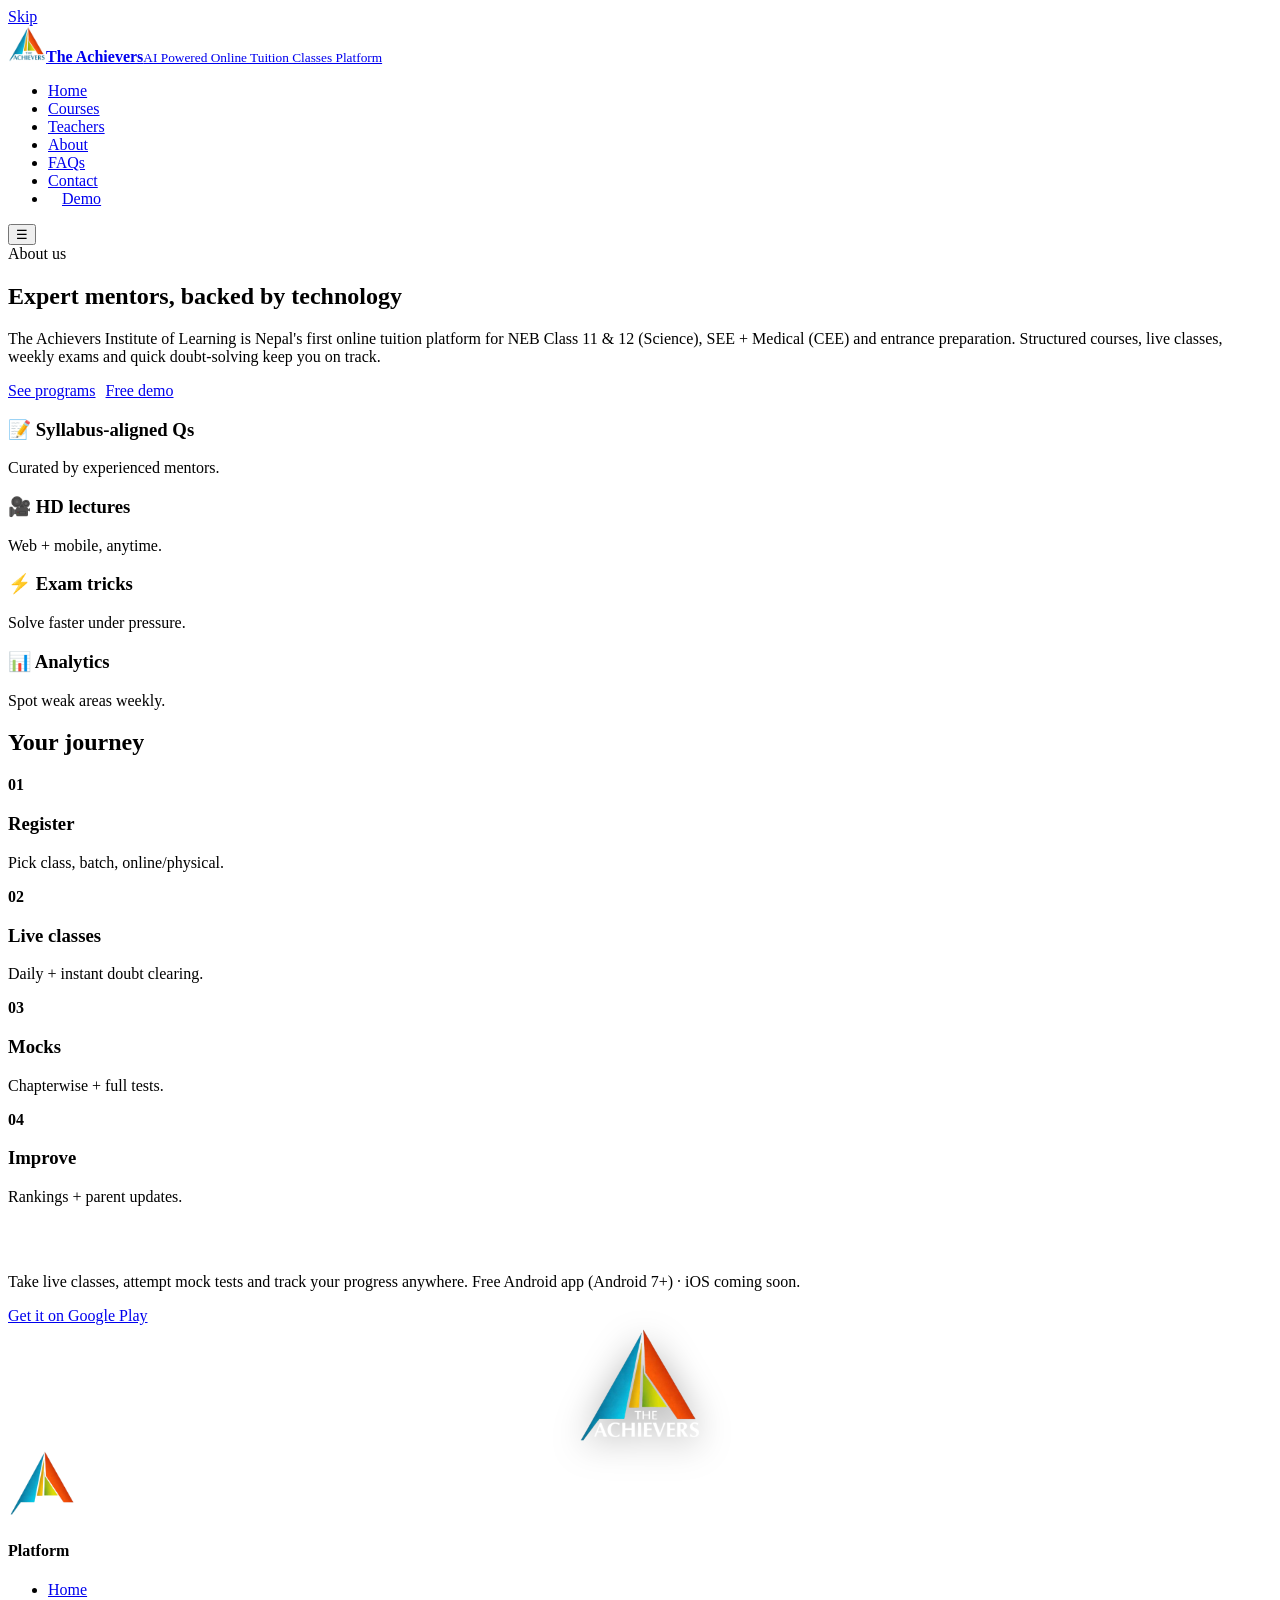
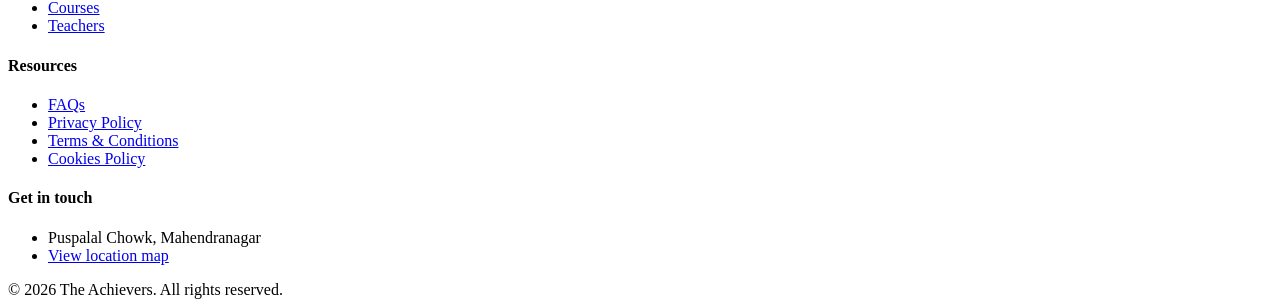
==== about.html @ b1898d11 "Revert last 2 commits (polish layer + stylesheet/icon/teacher/social fixes) — back to efb2176 state" ====
<!doctype html><html lang="en"><head><meta charset="utf-8"><meta name="viewport" content="width=device-width,initial-scale=1">
<title>About — The Achievers Institute of Learning</title><meta name="description" content="About The Achievers: online tuition for NEB 11 & 12 + CEE, expert mentors backed by technology."><link rel="icon" href="assets/logo-mark.png">
<link rel="preconnect" href="https://fonts.googleapis.com"><link href="https://fonts.googleapis.com/css2?family=Inter:wght@400;600;700;800&display=swap" rel="stylesheet"></head>
<body><a class="skip" href="#main">Skip</a>
<header class="site-header"><div class="nav-wrap"><a class="brand" href="index.html"><img src="assets/logo-mark.png" alt="The Achievers logo" width="38" height="36"><span class="brand-name"><b>The Achievers</b><small>AI Powered Online Tuition Classes Platform</small></span></a>
<nav aria-label="Primary"><ul class="nav-links" id="navLinks"><li><a href="index.html">Home</a></li><li><a href="courses.html">Courses</a></li><li><a href="teachers.html">Teachers</a></li><li><a href="about.html">About</a></li><li><a href="faqs.html">FAQs</a></li><li><a href="contact.html">Contact</a></li><li><a class="btn btn-brand" href="demo.html" style="padding:10px 14px">Demo</a></li></ul></nav><button class="hamburger" id="navToggle">☰</button></div></header>
<main><section class="section"><div class="container grid-2"><div><span class="eyebrow">About us</span><h1>Expert mentors, backed by technology</h1><p>The Achievers Institute of Learning is Nepal's first online tuition platform for NEB Class 11 &amp; 12 (Science), SEE + Medical (CEE) and entrance preparation. Structured courses, live classes, weekly exams and quick doubt-solving keep you on track.</p><div style="display:flex;gap:10px;flex-wrap:wrap"><a class="btn btn-brand" href="courses.html">See programs</a><a class="btn btn-outline" href="demo.html">Free demo</a></div></div><div class="cards" style="grid-template-columns:1fr 1fr"><div class="card"><h3>📝 Syllabus-aligned Qs</h3><p class="hint">Curated by experienced mentors.</p></div><div class="card"><h3>🎥 HD lectures</h3><p class="hint">Web + mobile, anytime.</p></div><div class="card"><h3>⚡ Exam tricks</h3><p class="hint">Solve faster under pressure.</p></div><div class="card"><h3>📊 Analytics</h3><p class="hint">Spot weak areas weekly.</p></div></div></div></section>
<section class="section section-soft"><div class="container"><h2>Your journey</h2><div class="steps"><div class="step"><b class="num">01</b><h3>Register</h3><p class="hint">Pick class, batch, online/physical.</p></div><div class="step"><b class="num">02</b><h3>Live classes</h3><p class="hint">Daily + instant doubt clearing.</p></div><div class="step"><b class="num">03</b><h3>Mocks</h3><p class="hint">Chapterwise + full tests.</p></div><div class="step"><b class="num">04</b><h3>Improve</h3><p class="hint">Rankings + parent updates.</p></div></div></div></section>
<section class="section"><div class="container"><div class="app-banner"><div><h2 style="color:#fff">Learn at your fingertips</h2><p>Take live classes, attempt mock tests and track your progress anywhere. Free Android app (Android 7+) · iOS coming soon.</p><a class="btn btn-brand" href="https://play.google.com/store/apps/details?id=com.theachievers.learning" target="_blank" rel="noopener">Get it on Google Play</a></div><div style="text-align:center"><img src="assets/logo-light.png" alt="The Achievers app" style="height:120px;margin:0 auto;filter:drop-shadow(0 8px 18px rgba(0,0,0,.35))" loading="lazy"></div></div></div></section></main>
<footer><div class="container foot-grid"><div><a class="brand" href="index.html"><img src="assets/logo-light.png" alt="The Achievers logo" width="70" height="68" loading="lazy"></a></div><div><h4>Platform</h4><ul><li><a href="index.html">Home</a></li><li><a href="courses.html">Courses</a></li><li><a href="teachers.html">Teachers</a></li></ul></div><div><h4>Resources</h4><ul><li><a href="faqs.html">FAQs</a></li><li><a href="privacy.html">Privacy Policy</a></li><li><a href="terms.html">Terms &amp; Conditions</a></li><li><a href="cookies.html">Cookies Policy</a></li></ul></div><div><h4>Get in touch</h4><ul><li>Puspalal Chowk, Mahendranagar</li><li><a class="map-link" href="https://maps.app.goo.gl/fo6vjBYxXNQiSswWA" target="_blank" rel="noopener">View location map</a></li></ul></div></div><div class="container foot-bottom"><span>© <span data-year>2026</span> The Achievers. All rights reserved.</span></div></footer><button id="toTop">↑</button><script src="js/app.js" defer></script></body></html>
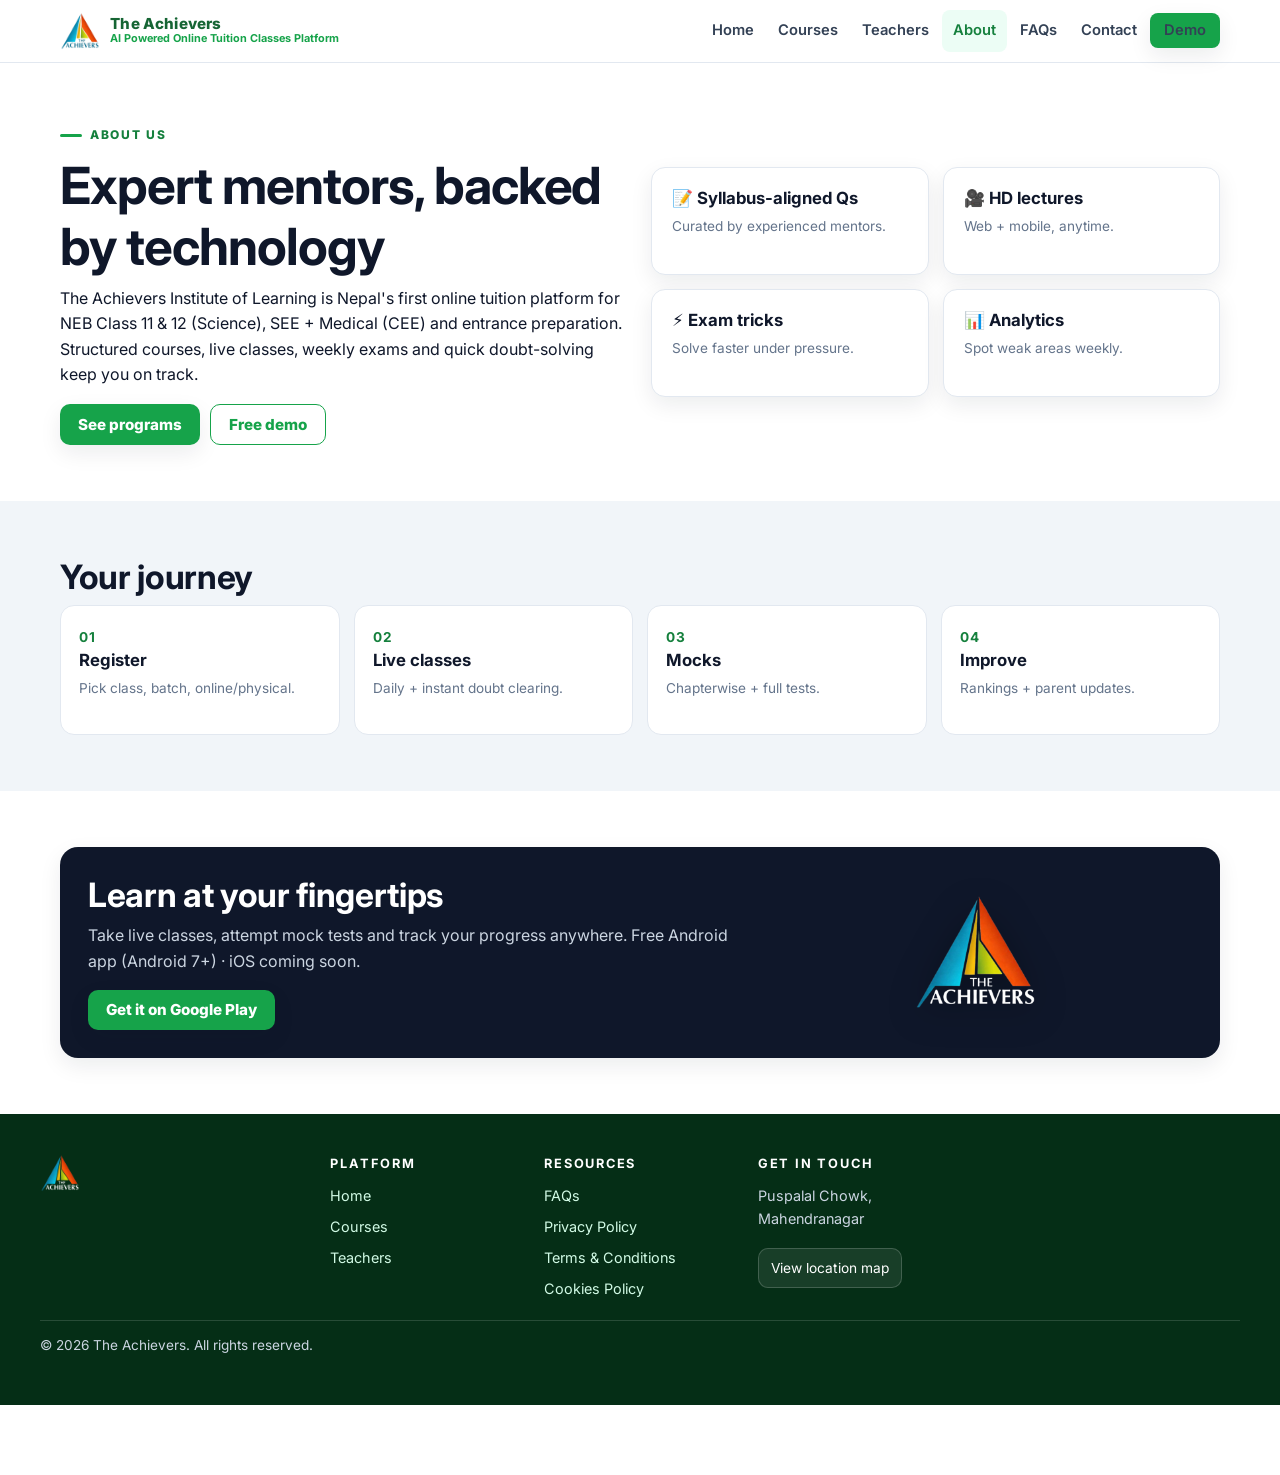
==== commit bfbb67fa: "Render fixes + inspired touches: stylesheet on all pages, icon/thumb sizes, teacher alignment, real " ====
--- a/about.html
+++ b/about.html
@@ -1,6 +1,6 @@
 <!doctype html><html lang="en"><head><meta charset="utf-8"><meta name="viewport" content="width=device-width,initial-scale=1">
 <title>About — The Achievers Institute of Learning</title><meta name="description" content="About The Achievers: online tuition for NEB 11 & 12 + CEE, expert mentors backed by technology."><link rel="icon" href="assets/logo-mark.png">
-<link rel="preconnect" href="https://fonts.googleapis.com"><link href="https://fonts.googleapis.com/css2?family=Inter:wght@400;600;700;800&display=swap" rel="stylesheet"></head>
+<link rel="stylesheet" href="css/style.css"><link rel="preconnect" href="https://fonts.googleapis.com"><link href="https://fonts.googleapis.com/css2?family=Inter:wght@400;600;700;800&display=swap" rel="stylesheet"></head>
 <body><a class="skip" href="#main">Skip</a>
 <header class="site-header"><div class="nav-wrap"><a class="brand" href="index.html"><img src="assets/logo-mark.png" alt="The Achievers logo" width="38" height="36"><span class="brand-name"><b>The Achievers</b><small>AI Powered Online Tuition Classes Platform</small></span></a>
 <nav aria-label="Primary"><ul class="nav-links" id="navLinks"><li><a href="index.html">Home</a></li><li><a href="courses.html">Courses</a></li><li><a href="teachers.html">Teachers</a></li><li><a href="about.html">About</a></li><li><a href="faqs.html">FAQs</a></li><li><a href="contact.html">Contact</a></li><li><a class="btn btn-brand" href="demo.html" style="padding:10px 14px">Demo</a></li></ul></nav><button class="hamburger" id="navToggle">☰</button></div></header>
--- a/css/style.css
+++ b/css/style.css
@@ -0,0 +1,223 @@
+:root{
+  --brand:#16a34a; --brand-dark:#15803d; --brand-light:#ecfdf5;
+  --text:#0f172a; --muted:#64748b; --line:#e2e8f0;
+  --card:#ffffff; --bg-soft:#f1f5f9;
+  --radius:14px; --radius-sm:10px;
+  --shadow:0 8px 22px rgba(15,23,42,.08);
+  --max:1200px;
+  --font:"Inter",system-ui,-apple-system,"Segoe UI",Roboto,Arial,"Noto Sans",sans-serif;
+}
+*{box-sizing:border-box}
+html{scroll-behavior:smooth}
+body{margin:0;font-family:var(--font);color:var(--text);background:#fff;line-height:1.6;font-size:16px;-webkit-font-smoothing:antialiased}
+img{max-width:100%;height:auto;display:block}
+a{color:var(--brand);text-decoration:none}
+a:hover{text-decoration:underline}
+h1,h2,h3{line-height:1.2;margin:0 0 .5rem;color:var(--text)}
+h1{font-size:clamp(2rem,4.5vw,3.2rem);letter-spacing:-.02em}
+h2{font-size:clamp(1.5rem,3vw,2.1rem);letter-spacing:-.01em}
+h3{font-size:1.05rem}
+p{margin:0 0 1rem}
+.container{max-width:var(--max);margin:0 auto;padding:0 20px}
+.skip{position:absolute;left:-999px;top:0;background:var(--brand);color:#fff;padding:8px 14px;z-index:99;border-radius:0 0 8px 0}
+.skip:focus{left:0}
+.topbar{background:var(--text);color:#cbd5e1;font-size:.82rem}
+.topbar .container{display:flex;justify-content:space-between;align-items:center;gap:12px;padding-top:6px;padding-bottom:6px;flex-wrap:wrap}
+.topbar a{color:#e2e8f0}
+/* Icons before text */
+.ico{display:inline-block;width:1em;height:1em;vertical-align:-.15em;margin-right:6px}
+.ico-lg{width:1.2em;height:1.2em}
+/* Header */
+.site-header{position:sticky;top:0;z-index:50;background:#fff;border-bottom:1px solid var(--line)}
+.nav-wrap{display:flex;align-items:center;justify-content:space-between;gap:14px;padding:10px 20px;max-width:var(--max);margin:0 auto}
+.brand{display:flex;align-items:center;gap:10px;color:var(--text)}
+.brand:hover{text-decoration:none}
+.brand img{height:38px;width:auto}
+.brand-name{display:flex;flex-direction:column;align-items:flex-start;line-height:1.1}
+.brand-name b{font-size:.95rem;font-weight:800;color:#166534;letter-spacing:.01em}
+.brand-name small{font-size:.68rem;color:#16a34a;font-weight:700}
+.nav-links{display:flex;align-items:center;gap:2px;list-style:none;margin:0;padding:0}
+.nav-links a{display:inline-block;padding:9px 11px;border-radius:8px;color:#334155;font-weight:600;font-size:.92rem}
+.nav-links a:hover,.nav-links a.active{background:var(--brand-light);text-decoration:none;color:var(--brand-dark)}
+.btn{display:inline-flex;align-items:center;justify-content:center;gap:6px;border:0;border-radius:10px;padding:12px 18px;font-weight:800;cursor:pointer;font-size:.95rem;line-height:1}
+.btn-brand{background:var(--brand);color:#fff;box-shadow:var(--shadow)}
+.btn-brand:hover{background:var(--brand-dark);text-decoration:none;color:#fff}
+.btn-outline{background:#fff;border:1.5px solid var(--brand);color:var(--brand)}
+.btn-outline:hover{background:var(--brand);color:#fff;text-decoration:none}
+.btn-white{background:#fff;color:var(--text)}
+.hamburger{display:none;border:1px solid var(--line);background:#fff;border-radius:10px;padding:9px 11px;font-size:1.1rem;cursor:pointer}
+/* Hero */
+.hero{background:linear-gradient(180deg,#ecfdf5 0%,#fff 100%)}
+.hero-grid{display:grid;grid-template-columns:1.05fr .95fr;gap:28px;align-items:center;padding:38px 0 30px}
+.eyebrow{display:inline-flex;align-items:center;gap:8px;font-size:.75rem;font-weight:800;letter-spacing:.14em;color:var(--brand-dark);text-transform:uppercase;margin-bottom:10px}
+.eyebrow::before{content:"";width:22px;height:3px;background:var(--brand);border-radius:3px;display:inline-block}
+/* Numbered section labels (editorial touch) */
+.sec-num{display:inline-block;font-size:.72rem;font-weight:800;letter-spacing:.16em;color:#fff;background:var(--brand);border-radius:7px;padding:3px 9px;margin-bottom:8px}
+/* Subject index rows */
+.subj-index{border:1px solid var(--line);border-radius:var(--radius);overflow:hidden;background:#fff;box-shadow:var(--shadow)}
+.subj-index a{display:flex;align-items:center;gap:14px;padding:13px 18px;border-top:1px solid var(--line);color:var(--text);font-weight:700}
+.subj-index a:first-child{border-top:0}
+.subj-index a:hover{background:var(--brand-light);text-decoration:none;color:var(--brand-dark)}
+.subj-index .n{font-size:.75rem;font-weight:800;color:var(--brand-dark);background:var(--brand-light);border-radius:8px;min-width:34px;text-align:center;padding:4px 6px}
+.subj-index .go{margin-left:auto;color:var(--brand);font-weight:900}
+.subj-index small{display:block;font-weight:400;color:var(--muted);font-size:.82rem}
+.hero h1 span{color:var(--brand)}
+.hero p.lead{color:var(--muted);font-size:1.05rem;max-width:56ch}
+.hero-ctas{display:flex;gap:12px;flex-wrap:wrap;margin:18px 0}
+.trust{display:flex;align-items:center;gap:10px;color:var(--muted);font-size:.9rem}
+.avatars{display:flex}
+.avatars img{width:32px;height:32px;border-radius:50%;border:2px solid #fff;margin-left:-8px;object-fit:cover}
+.avatars img:first-child{margin-left:0}
+.hero-card{background:var(--brand);color:#fff;border-radius:18px;padding:22px;position:relative;overflow:hidden;box-shadow:var(--shadow)}
+.hero-card::after{content:"";position:absolute;inset:auto -60px -60px auto;width:220px;height:220px;background:radial-gradient(circle,rgba(255,255,255,.25),transparent 70%)}
+.hero-list{display:grid;gap:10px;margin:16px 0;padding:0;list-style:none}
+.hero-list li{background:rgba(255,255,255,.12);border:1px solid rgba(255,255,255,.2);border-radius:10px;padding:10px 12px;font-size:.93rem}
+.badge-20{background:#fff;color:var(--brand-dark);border-radius:12px;padding:10px 14px;display:inline-block;text-align:center;font-weight:900;box-shadow:var(--shadow)}
+.badge-20 small{display:block;font-size:.7rem;letter-spacing:.1em;color:var(--muted)}
+/* Stats */
+.stats{background:var(--brand);color:#fff}
+.stats-grid{display:grid;grid-template-columns:repeat(4,1fr)}
+.stat{padding:18px 16px;text-align:center;border-left:1px solid rgba(255,255,255,.2);display:flex;gap:12px;align-items:center;justify-content:center}
+.stat:first-child{border-left:0}
+.stat b{font-size:1.35rem;display:block;line-height:1}
+.stat small{color:#dcfce7}
+.stat .ic{font-size:1.2rem}
+/* Sections */
+.section{padding:56px 0}
+.section-soft{background:var(--bg-soft)}
+.sec-head{display:flex;justify-content:space-between;align-items:end;gap:16px;margin-bottom:22px;flex-wrap:wrap}
+.sec-head p{color:var(--muted);margin:.3rem 0 0;max-width:62ch}
+.cards{display:grid;grid-template-columns:repeat(5,1fr);gap:14px}
+.cards-3{display:grid;grid-template-columns:repeat(3,1fr);gap:16px}
+.cards-4{display:grid;grid-template-columns:repeat(4,1fr);gap:16px}
+.card{background:var(--card);border:1px solid var(--line);border-radius:var(--radius);padding:20px;box-shadow:var(--shadow)}
+.card:hover{box-shadow:0 12px 28px rgba(15,23,42,.12)}
+.course-ic{width:40px;height:40px;border-radius:11px;display:grid;place-items:center;font-size:1.05rem;margin-bottom:10px;background:var(--brand-light)}
+.link-more{font-weight:800;font-size:.9rem;color:var(--brand)}
+.grid-2{display:grid;grid-template-columns:1fr 1fr;gap:22px;align-items:center}
+.check{list-style:none;margin:14px 0;padding:0;display:grid;gap:10px}
+.check li{display:flex;gap:10px;align-items:flex-start}
+.dot{width:22px;height:22px;border-radius:50%;background:#ecfdf5;color:var(--brand);display:grid;place-items:center;font-weight:900;flex:0 0 22px}
+.steps{display:grid;grid-template-columns:repeat(4,1fr);gap:14px}
+.step{border:1px solid var(--line);border-radius:var(--radius);padding:18px;background:#fff}
+.step b.num{color:var(--brand-dark);font-size:.85rem;letter-spacing:.1em}
+.tag{display:inline-block;font-size:.72rem;font-weight:800;background:#ecfdf5;color:var(--brand-dark);border-radius:999px;padding:4px 10px;margin-bottom:8px}
+/* Course cards (original thumbnails + fees) */
+.course-grid{display:grid;grid-template-columns:repeat(3,1fr);gap:16px}
+.course-card{border:1px solid var(--line);border-radius:16px;overflow:hidden;background:#fff;box-shadow:var(--shadow);display:flex;flex-direction:column}
+.course-card .thumb{aspect-ratio:16/9;max-height:170px;background:#e2e8f0;overflow:hidden}
+.course-card .thumb img{width:100%;height:100%;object-fit:cover}
+.course-card .body{padding:16px;display:flex;flex-direction:column;gap:8px;flex:1}
+.course-card h3{font-size:1.02rem}
+.course-card .sub{color:var(--muted);font-size:.86rem;margin:0}
+.fee{display:flex;align-items:baseline;gap:8px;margin-top:auto}
+.fee b{font-size:1.15rem;color:var(--brand-dark)}
+.fee s{color:var(--muted);font-size:.85rem}
+.fee .off{font-size:.72rem;font-weight:800;background:#fee2e2;color:#b91c1c;border-radius:6px;padding:2px 6px}
+.batch{border:1px solid var(--line);border-radius:10px;padding:8px 10px;font-size:.84rem;background:#f8fafc;display:flex;justify-content:space-between;gap:8px;flex-wrap:wrap}
+.batch .mode{font-weight:800;color:var(--brand-dark)}
+/* Teachers */
+.teacher-grid{display:grid;grid-template-columns:repeat(4,1fr);gap:14px}
+.teacher{border:1px solid var(--line);border-radius:var(--radius);overflow:hidden;background:#fff}
+.teacher .ph{aspect-ratio:1/1;background:#e2e8f0}
+.teacher .ph img{width:100%;height:100%;object-fit:cover}
+.teacher-body{padding:12px 14px 16px;display:flex;flex-direction:column;gap:6px}
+.teacher .feat{display:inline-block;align-self:flex-start;margin:0}
+.teacher h3{margin:2px 0 0;font-size:.98rem;display:flex;flex-wrap:wrap;align-items:center;gap:6px}
+.teacher h3 .feat{order:2}
+.teacher p{margin:0;color:var(--muted);font-size:.86rem;line-height:1.5}
+.feat{display:inline-block;font-size:.66rem;font-weight:800;background:#fef3c7;color:#92400e;border-radius:6px;padding:2px 6px;margin-left:6px}
+/* Testimonials */
+.slider{position:relative;border:1px solid var(--line);border-radius:var(--radius);background:#fff;padding:8px;box-shadow:var(--shadow)}
+.slides{display:grid;grid-auto-flow:column;grid-auto-columns:100%;overflow:hidden;scroll-behavior:smooth}
+.slide{padding:22px;min-width:100%}
+.slide blockquote{margin:0 0 10px;font-size:1rem}
+.stars{color:#f59e0b;letter-spacing:2px}
+.slider-nav{display:flex;gap:8px;justify-content:center;padding:8px}
+.slider-nav button{border:1px solid var(--line);background:#fff;border-radius:999px;width:38px;height:38px;cursor:pointer;font-weight:900}
+/* FAQ */
+.faq{border:1px solid var(--line);border-radius:var(--radius);overflow:hidden;background:#fff}
+.faq details{border-top:1px solid var(--line);padding:0}
+.faq details:first-child{border-top:0}
+.faq summary{cursor:pointer;padding:15px 18px;font-weight:700;list-style:none}
+.faq summary::-webkit-details-marker{display:none}
+.faq summary::after{content:"+";float:right;color:var(--brand)}
+.faq details[open] summary::after{content:"–"}
+.faq details div{padding:0 18px 16px;color:var(--muted)}
+.faq-page .faq{max-width:860px;margin:0 auto}
+/* CTA */
+.cta-banner{background:linear-gradient(135deg,var(--brand) 0%,#15803d 100%);color:#fff;border-radius:18px;padding:28px;display:flex;justify-content:space-between;align-items:center;gap:18px;flex-wrap:wrap;box-shadow:var(--shadow)}
+.cta-banner p{color:#dcfce7;margin:.3rem 0 0}
+/* Forms */
+.form{border:1px solid var(--line);border-radius:var(--radius);background:#fff;padding:22px;box-shadow:var(--shadow)}
+label{font-weight:700;font-size:.9rem;display:block;margin:12px 0 6px}
+input,select,textarea{width:100%;border:1.5px solid var(--line);border-radius:10px;padding:12px;font-size:1rem;font-family:inherit;background:#fff}
+input:focus,select:focus,textarea:focus{outline:2px solid var(--brand);border-color:var(--brand)}
+.hint{font-size:.85rem;color:var(--muted)}
+.error{color:#dc2626;font-size:.85rem;min-height:1.1em}
+.success{background:#ecfdf5;border:1px solid #bbf7d0;color:#166534;border-radius:10px;padding:12px;margin-top:12px;display:none}
+/* Videos */
+.videos{display:grid;grid-template-columns:1fr 1fr;gap:12px;margin-top:12px}
+.video{position:relative;aspect-ratio:16/9;background:#000;border-radius:12px;overflow:hidden;border:1px solid var(--line)}
+.video iframe{position:absolute;inset:0;width:100%;height:100%;border:0}
+/* App banner */
+.app-banner{background:#0f172a;color:#fff;border-radius:18px;padding:28px;display:grid;grid-template-columns:1.2fr .8fr;gap:20px;align-items:center;box-shadow:var(--shadow)}
+.app-banner p{color:#cbd5e1}
+/* Footer */
+footer{background:#052e16;color:#cbd5e1}
+.foot-grid{display:grid;grid-template-columns:1.4fr 1fr 1fr 1.1fr 1.3fr;gap:22px;padding:40px 0 20px}
+footer a{color:#d1fae5}
+footer h4{color:#fff;margin:0 0 10px;font-size:.8rem;letter-spacing:.14em;text-transform:uppercase}
+.foot-grid ul{list-style:none;margin:0;padding:0;display:grid;gap:8px;font-size:.9rem}
+.socials{display:flex;gap:10px;margin-top:14px}
+.socials a{display:grid;place-items:center;width:44px;height:44px;border-radius:12px;background:rgba(255,255,255,.1);color:#fff}
+.socials a svg{width:22px;height:22px}
+.socials a:hover{background:var(--brand);transform:translateY(-3px)}
+.pay{display:flex;gap:8px;flex-wrap:wrap;margin-top:12px}
+.pay span{border:1px solid rgba(255,255,255,.2);border-radius:8px;padding:5px 10px;font-size:.78rem;font-weight:800;background:rgba(255,255,255,.08)}
+.map-link{display:inline-flex;align-items:center;gap:6px;margin-top:10px;background:rgba(255,255,255,.08);border:1px solid rgba(255,255,255,.18);border-radius:10px;padding:8px 12px;font-size:.86rem;color:#fff}
+.foot-bottom{border-top:1px solid rgba(255,255,255,.14);padding:14px 0;display:flex;justify-content:space-between;gap:10px;flex-wrap:wrap;font-size:.85rem}
+/* Utilities */
+.mobile-cta{display:none;position:fixed;bottom:0;left:0;right:0;z-index:60;background:#fff;border-top:1px solid var(--line);padding:10px 12px;gap:10px}
+.mobile-cta a{flex:1;text-align:center}
+/* Netlify banner safety: no overlap with site buttons */
+footer{padding-bottom:34px}
+body{padding-bottom:70px}
+.nl-safe{min-height:8px}
+#toTop{position:fixed;right:16px;bottom:150px;border:0;background:var(--brand);color:#fff;width:42px;height:42px;border-radius:50%;cursor:pointer;display:none;box-shadow:var(--shadow)}
+.reveal{opacity:0;transform:translateY(14px);transition:opacity .5s ease,transform .5s ease}
+.reveal.in{opacity:1;transform:none}
+.table-wrap{overflow-x:auto;border:1px solid var(--line);border-radius:var(--radius);background:#fff}
+table{width:100%;border-collapse:collapse;font-size:.93rem}
+th,td{padding:11px 12px;border-bottom:1px solid var(--line);text-align:left}
+th{background:var(--bg-soft);color:var(--text)}
+.kbd{font-size:.8rem;background:var(--bg-soft);border:1px solid var(--line);border-radius:6px;padding:2px 6px}
+.policy{max-width:900px}
+.policy h2{margin-top:26px;font-size:1.2rem}
+@media(max-width:1000px){
+  .cards{grid-template-columns:repeat(3,1fr)}
+  .cards-4,.teacher-grid,.course-grid{grid-template-columns:repeat(2,1fr)}
+  .steps{grid-template-columns:repeat(2,1fr)}
+  .hero-grid,.grid-2,.app-banner{grid-template-columns:1fr}
+  .foot-grid{grid-template-columns:1fr 1fr}
+  .stats-grid{grid-template-columns:repeat(2,1fr)}
+  .stat{border:0;border-top:1px solid rgba(255,255,255,.2)}
+}
+@media(max-width:640px){
+  .nav-links{display:none;position:absolute;top:100%;left:0;right:0;background:#fff;flex-direction:column;align-items:stretch;padding:10px;border-bottom:1px solid var(--line)}
+  .nav-links.open{display:flex}
+  .hamburger{display:inline-block}
+  .cards,.cards-3,.cards-4,.teacher-grid,.steps,.course-grid,.videos{grid-template-columns:1fr}
+  .section{padding:40px 0}
+  .mobile-cta{display:flex}
+  .foot-grid{grid-template-columns:1fr}
+  #toTop{bottom:120px}
+  body{padding-bottom:96px}
+}
+/* Netlify footer badge: never overlap site buttons on mobile — extra bottom space */
+@media(max-width:640px){
+  body{padding-bottom:120px}
+  footer{padding-bottom:60px}
+  .mobile-cta{box-shadow:0 -2px 10px rgba(15,23,42,.08)}
+}
+@media(prefers-reduced-motion:reduce){*{scroll-behavior:auto!important;transition:none!important}}
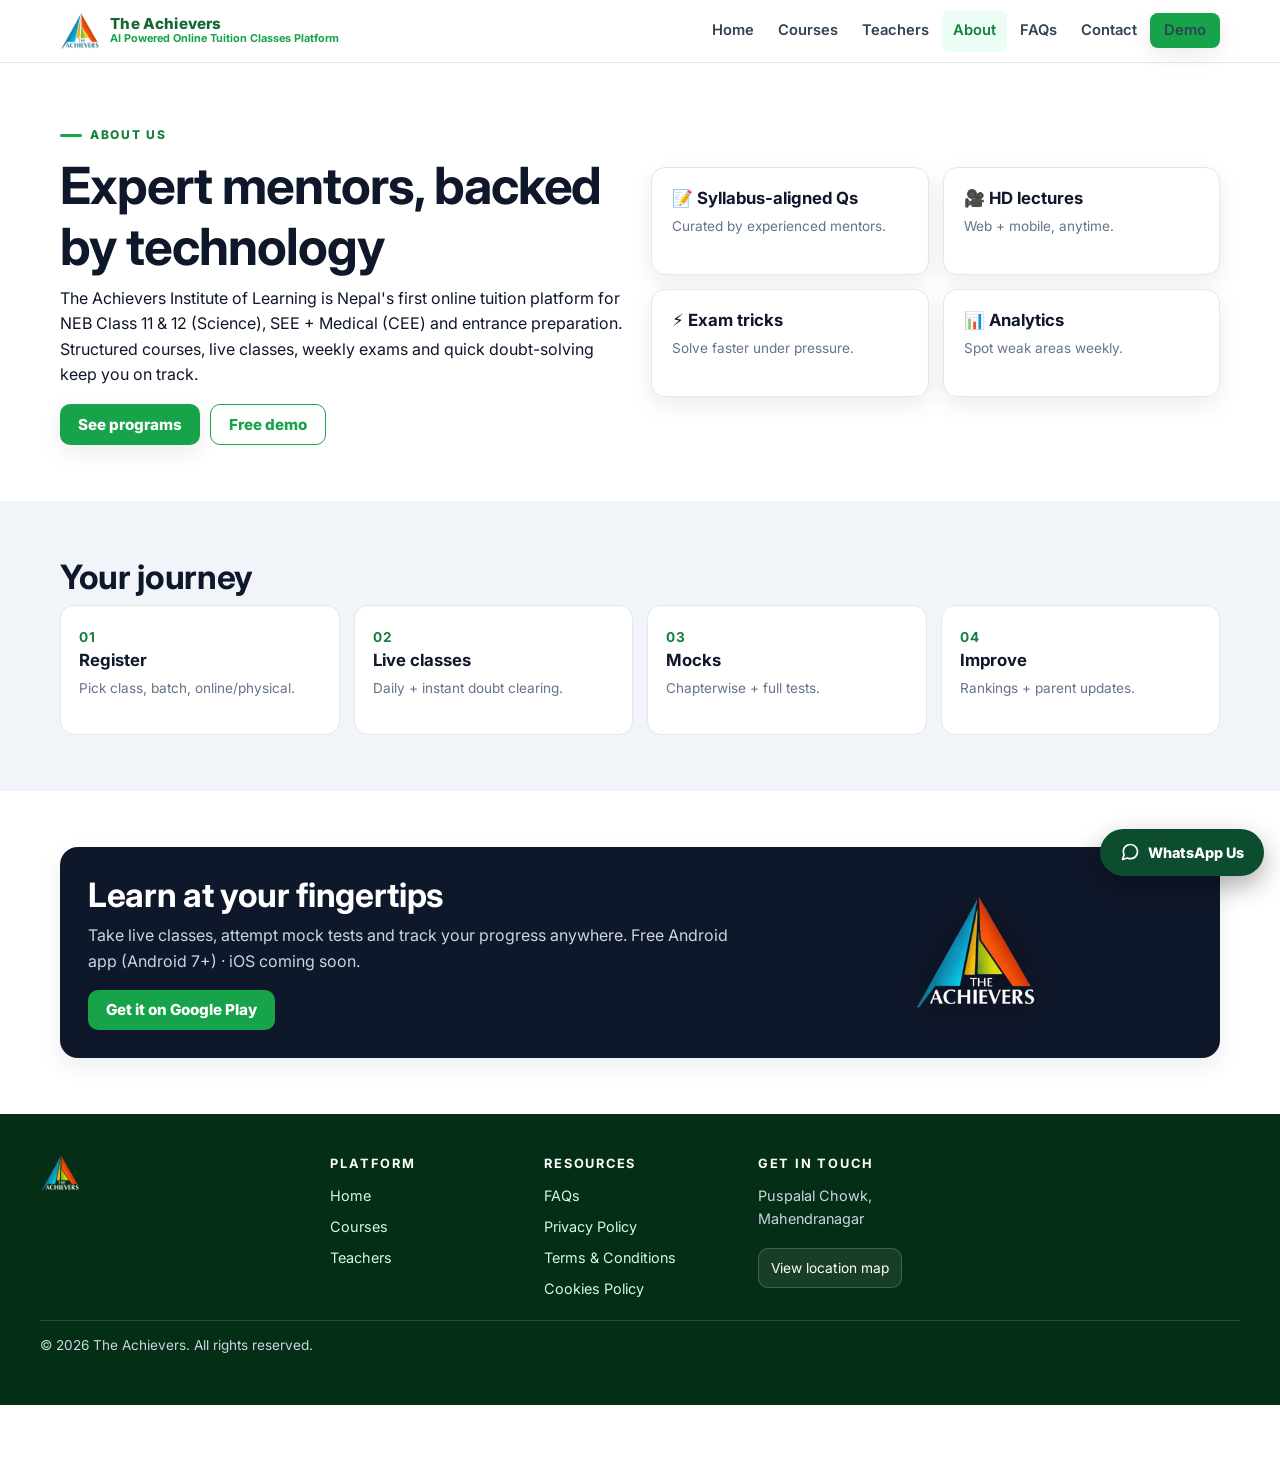
==== commit 817f175c: "Footer cleanup: dedupe payment badges, move View map under Payments, replace footer WhatsApp link wi" ====
--- a/about.html
+++ b/about.html
@@ -7,4 +7,4 @@
 <main><section class="section"><div class="container grid-2"><div><span class="eyebrow">About us</span><h1>Expert mentors, backed by technology</h1><p>The Achievers Institute of Learning is Nepal's first online tuition platform for NEB Class 11 &amp; 12 (Science), SEE + Medical (CEE) and entrance preparation. Structured courses, live classes, weekly exams and quick doubt-solving keep you on track.</p><div style="display:flex;gap:10px;flex-wrap:wrap"><a class="btn btn-brand" href="courses.html">See programs</a><a class="btn btn-outline" href="demo.html">Free demo</a></div></div><div class="cards" style="grid-template-columns:1fr 1fr"><div class="card"><h3>📝 Syllabus-aligned Qs</h3><p class="hint">Curated by experienced mentors.</p></div><div class="card"><h3>🎥 HD lectures</h3><p class="hint">Web + mobile, anytime.</p></div><div class="card"><h3>⚡ Exam tricks</h3><p class="hint">Solve faster under pressure.</p></div><div class="card"><h3>📊 Analytics</h3><p class="hint">Spot weak areas weekly.</p></div></div></div></section>
 <section class="section section-soft"><div class="container"><h2>Your journey</h2><div class="steps"><div class="step"><b class="num">01</b><h3>Register</h3><p class="hint">Pick class, batch, online/physical.</p></div><div class="step"><b class="num">02</b><h3>Live classes</h3><p class="hint">Daily + instant doubt clearing.</p></div><div class="step"><b class="num">03</b><h3>Mocks</h3><p class="hint">Chapterwise + full tests.</p></div><div class="step"><b class="num">04</b><h3>Improve</h3><p class="hint">Rankings + parent updates.</p></div></div></div></section>
 <section class="section"><div class="container"><div class="app-banner"><div><h2 style="color:#fff">Learn at your fingertips</h2><p>Take live classes, attempt mock tests and track your progress anywhere. Free Android app (Android 7+) · iOS coming soon.</p><a class="btn btn-brand" href="https://play.google.com/store/apps/details?id=com.theachievers.learning" target="_blank" rel="noopener">Get it on Google Play</a></div><div style="text-align:center"><img src="assets/logo-light.png" alt="The Achievers app" style="height:120px;margin:0 auto;filter:drop-shadow(0 8px 18px rgba(0,0,0,.35))" loading="lazy"></div></div></div></section></main>
-<footer><div class="container foot-grid"><div><a class="brand" href="index.html"><img src="assets/logo-light.png" alt="The Achievers logo" width="70" height="68" loading="lazy"></a></div><div><h4>Platform</h4><ul><li><a href="index.html">Home</a></li><li><a href="courses.html">Courses</a></li><li><a href="teachers.html">Teachers</a></li></ul></div><div><h4>Resources</h4><ul><li><a href="faqs.html">FAQs</a></li><li><a href="privacy.html">Privacy Policy</a></li><li><a href="terms.html">Terms &amp; Conditions</a></li><li><a href="cookies.html">Cookies Policy</a></li></ul></div><div><h4>Get in touch</h4><ul><li>Puspalal Chowk, Mahendranagar</li><li><a class="map-link" href="https://maps.app.goo.gl/fo6vjBYxXNQiSswWA" target="_blank" rel="noopener">View location map</a></li></ul></div></div><div class="container foot-bottom"><span>© <span data-year>2026</span> The Achievers. All rights reserved.</span></div></footer><button id="toTop">↑</button><script src="js/app.js" defer></script></body></html>
+<footer><div class="container foot-grid"><div><a class="brand" href="index.html"><img src="assets/logo-light.png" alt="The Achievers logo" width="70" height="68" loading="lazy"></a></div><div><h4>Platform</h4><ul><li><a href="index.html">Home</a></li><li><a href="courses.html">Courses</a></li><li><a href="teachers.html">Teachers</a></li></ul></div><div><h4>Resources</h4><ul><li><a href="faqs.html">FAQs</a></li><li><a href="privacy.html">Privacy Policy</a></li><li><a href="terms.html">Terms &amp; Conditions</a></li><li><a href="cookies.html">Cookies Policy</a></li></ul></div><div><h4>Get in touch</h4><ul><li>Puspalal Chowk, Mahendranagar</li><li><a class="map-link" href="https://maps.app.goo.gl/fo6vjBYxXNQiSswWA" target="_blank" rel="noopener">View location map</a></li></ul></div></div><div class="container foot-bottom"><span>© <span data-year>2026</span> The Achievers. All rights reserved.</span></div></footer><a class="wa-float" href="https://wa.me/9779810686665?text=Hi!%20I%27d%20like%20to%20know%20more%20about%20The%20Achievers%20classes." target="_blank" rel="noopener" aria-label="Chat on WhatsApp"><svg viewBox="0 0 24 24" fill="none" stroke="currentColor" stroke-width="2" stroke-linecap="round" stroke-linejoin="round"><path d="M21 11.5a8.38 8.38 0 0 1-.9 3.8 8.5 8.5 0 0 1-7.6 4.7 8.38 8.38 0 0 1-3.8-.9L3 21l1.9-5.7a8.38 8.38 0 0 1-.9-3.8 8.5 8.5 0 0 1 4.7-7.6 8.38 8.38 0 0 1 3.8-.9h.5a8.48 8.48 0 0 1 8 8v.5z"/></svg>WhatsApp Us</a><button id="toTop">↑</button><script src="js/app.js" defer></script></body></html>
--- a/css/style.css
+++ b/css/style.css
@@ -9,6 +9,8 @@
 }
 *{box-sizing:border-box}
 html{scroll-behavior:smooth}
+html,body{overflow-x:clip}
+@supports not (overflow:clip){html,body{overflow-x:hidden}}
 body{margin:0;font-family:var(--font);color:var(--text);background:#fff;line-height:1.6;font-size:16px;-webkit-font-smoothing:antialiased}
 img{max-width:100%;height:auto;display:block}
 a{color:var(--brand);text-decoration:none}
@@ -220,4 +222,9 @@
   footer{padding-bottom:60px}
   .mobile-cta{box-shadow:0 -2px 10px rgba(15,23,42,.08)}
 }
+/* Sticky WhatsApp pill (bottom-right, clears mobile CTA + back-to-top) */
+.wa-float{position:fixed;right:16px;bottom:24px;z-index:70;display:inline-flex;align-items:center;gap:8px;max-width:calc(100vw - 32px);background:#0b4d2e;color:#fff;font-weight:800;font-size:.9rem;border-radius:999px;padding:12px 20px;box-shadow:0 10px 26px rgba(0,0,0,.32);white-space:nowrap}
+.wa-float svg{width:20px;height:20px}
+.wa-float:hover{background:#0e6b3f;color:#fff;text-decoration:none;transform:translateY(-2px)}
+@media(max-width:640px){.wa-float{bottom:188px;padding:11px 16px;font-size:.85rem}}
 @media(prefers-reduced-motion:reduce){*{scroll-behavior:auto!important;transition:none!important}}
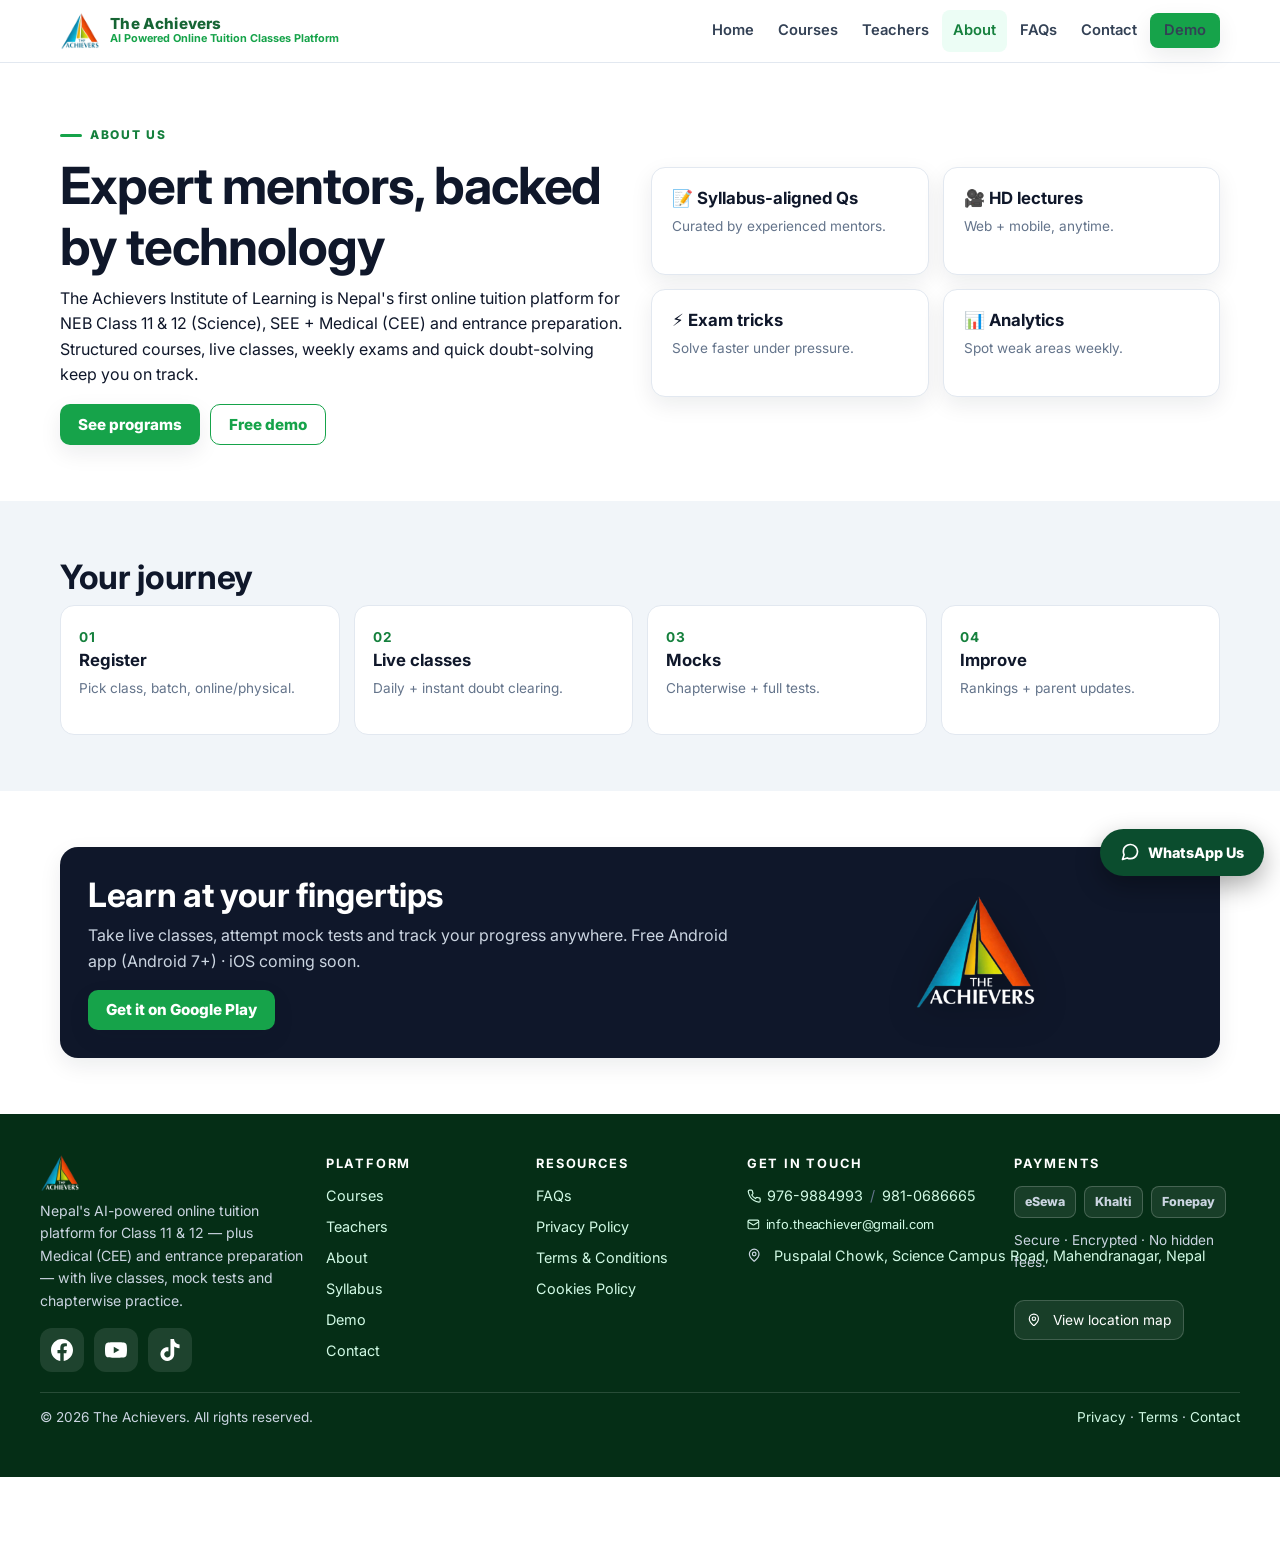
==== commit 07c1d4f9: "Unify footer across all pages, keep mail icon+address on one line, widen contact column" ====
--- a/about.html
+++ b/about.html
@@ -2,9 +2,15 @@
 <title>About — The Achievers Institute of Learning</title><meta name="description" content="About The Achievers: online tuition for NEB 11 & 12 + CEE, expert mentors backed by technology."><link rel="icon" href="assets/logo-mark.png">
 <link rel="stylesheet" href="css/style.css"><link rel="preconnect" href="https://fonts.googleapis.com"><link href="https://fonts.googleapis.com/css2?family=Inter:wght@400;600;700;800&display=swap" rel="stylesheet"></head>
 <body><a class="skip" href="#main">Skip</a>
-<header class="site-header"><div class="nav-wrap"><a class="brand" href="index.html"><img src="assets/logo-mark.png" alt="The Achievers logo" width="38" height="36"><span class="brand-name"><b>The Achievers</b><small>AI Powered Online Tuition Classes Platform</small></span></a>
+<svg style="display:none" aria-hidden="true"><symbol id="i-phone" viewBox="0 0 24 24" fill="none" stroke="currentColor" stroke-width="2" stroke-linecap="round" stroke-linejoin="round"><path d="M22 16.92v3a2 2 0 0 1-2.18 2 19.79 19.79 0 0 1-8.63-3.07 19.79 19.79 0 0 1-6-6 19.79 19.79 0 0 1-3.07-8.67A2 2 0 0 1 4.11 2h3a2 2 0 0 1 2 1.72c.13.96.36 1.9.7 2.81a2 2 0 0 1-.45 2.11L8.09 9.91a16 16 0 0 0 6 6l1.27-1.27a2 2 0 0 1 2.11-.45c.91.34 1.85.57 2.81.7A2 2 0 0 1 22 16.92z"/></symbol><symbol id="i-mail" viewBox="0 0 24 24" fill="none" stroke="currentColor" stroke-width="2" stroke-linecap="round" stroke-linejoin="round"><rect width="20" height="16" x="2" y="4" rx="2"/><path d="m22 7-8.97 5.7a1.94 1.94 0 0 1-2.06 0L2 7"/></symbol><symbol id="i-pin" viewBox="0 0 24 24" fill="none" stroke="currentColor" stroke-width="2" stroke-linecap="round" stroke-linejoin="round"><path d="M20 10c0 4.99-5.54 10.19-7.4 11.8a1 1 0 0 1-1.2 0C9.54 20.19 4 14.99 4 10a8 8 0 0 1 16 0"/><circle cx="12" cy="10" r="3"/></symbol></svg><header class="site-header"><div class="nav-wrap"><a class="brand" href="index.html"><img src="assets/logo-mark.png" alt="The Achievers logo" width="38" height="36"><span class="brand-name"><b>The Achievers</b><small>AI Powered Online Tuition Classes Platform</small></span></a>
 <nav aria-label="Primary"><ul class="nav-links" id="navLinks"><li><a href="index.html">Home</a></li><li><a href="courses.html">Courses</a></li><li><a href="teachers.html">Teachers</a></li><li><a href="about.html">About</a></li><li><a href="faqs.html">FAQs</a></li><li><a href="contact.html">Contact</a></li><li><a class="btn btn-brand" href="demo.html" style="padding:10px 14px">Demo</a></li></ul></nav><button class="hamburger" id="navToggle">☰</button></div></header>
 <main><section class="section"><div class="container grid-2"><div><span class="eyebrow">About us</span><h1>Expert mentors, backed by technology</h1><p>The Achievers Institute of Learning is Nepal's first online tuition platform for NEB Class 11 &amp; 12 (Science), SEE + Medical (CEE) and entrance preparation. Structured courses, live classes, weekly exams and quick doubt-solving keep you on track.</p><div style="display:flex;gap:10px;flex-wrap:wrap"><a class="btn btn-brand" href="courses.html">See programs</a><a class="btn btn-outline" href="demo.html">Free demo</a></div></div><div class="cards" style="grid-template-columns:1fr 1fr"><div class="card"><h3>📝 Syllabus-aligned Qs</h3><p class="hint">Curated by experienced mentors.</p></div><div class="card"><h3>🎥 HD lectures</h3><p class="hint">Web + mobile, anytime.</p></div><div class="card"><h3>⚡ Exam tricks</h3><p class="hint">Solve faster under pressure.</p></div><div class="card"><h3>📊 Analytics</h3><p class="hint">Spot weak areas weekly.</p></div></div></div></section>
 <section class="section section-soft"><div class="container"><h2>Your journey</h2><div class="steps"><div class="step"><b class="num">01</b><h3>Register</h3><p class="hint">Pick class, batch, online/physical.</p></div><div class="step"><b class="num">02</b><h3>Live classes</h3><p class="hint">Daily + instant doubt clearing.</p></div><div class="step"><b class="num">03</b><h3>Mocks</h3><p class="hint">Chapterwise + full tests.</p></div><div class="step"><b class="num">04</b><h3>Improve</h3><p class="hint">Rankings + parent updates.</p></div></div></div></section>
 <section class="section"><div class="container"><div class="app-banner"><div><h2 style="color:#fff">Learn at your fingertips</h2><p>Take live classes, attempt mock tests and track your progress anywhere. Free Android app (Android 7+) · iOS coming soon.</p><a class="btn btn-brand" href="https://play.google.com/store/apps/details?id=com.theachievers.learning" target="_blank" rel="noopener">Get it on Google Play</a></div><div style="text-align:center"><img src="assets/logo-light.png" alt="The Achievers app" style="height:120px;margin:0 auto;filter:drop-shadow(0 8px 18px rgba(0,0,0,.35))" loading="lazy"></div></div></div></section></main>
-<footer><div class="container foot-grid"><div><a class="brand" href="index.html"><img src="assets/logo-light.png" alt="The Achievers logo" width="70" height="68" loading="lazy"></a></div><div><h4>Platform</h4><ul><li><a href="index.html">Home</a></li><li><a href="courses.html">Courses</a></li><li><a href="teachers.html">Teachers</a></li></ul></div><div><h4>Resources</h4><ul><li><a href="faqs.html">FAQs</a></li><li><a href="privacy.html">Privacy Policy</a></li><li><a href="terms.html">Terms &amp; Conditions</a></li><li><a href="cookies.html">Cookies Policy</a></li></ul></div><div><h4>Get in touch</h4><ul><li>Puspalal Chowk, Mahendranagar</li><li><a class="map-link" href="https://maps.app.goo.gl/fo6vjBYxXNQiSswWA" target="_blank" rel="noopener">View location map</a></li></ul></div></div><div class="container foot-bottom"><span>© <span data-year>2026</span> The Achievers. All rights reserved.</span></div></footer><a class="wa-float" href="https://wa.me/9779810686665?text=Hi!%20I%27d%20like%20to%20know%20more%20about%20The%20Achievers%20classes." target="_blank" rel="noopener" aria-label="Chat on WhatsApp"><svg viewBox="0 0 24 24" fill="none" stroke="currentColor" stroke-width="2" stroke-linecap="round" stroke-linejoin="round"><path d="M21 11.5a8.38 8.38 0 0 1-.9 3.8 8.5 8.5 0 0 1-7.6 4.7 8.38 8.38 0 0 1-3.8-.9L3 21l1.9-5.7a8.38 8.38 0 0 1-.9-3.8 8.5 8.5 0 0 1 4.7-7.6 8.38 8.38 0 0 1 3.8-.9h.5a8.48 8.48 0 0 1 8 8v.5z"/></svg>WhatsApp Us</a><button id="toTop">↑</button><script src="js/app.js" defer></script></body></html>
+<footer><div class="container foot-grid">
+<div><a class="brand" href="index.html"><img src="assets/logo-light.png" alt="The Achievers logo" width="80" height="78" loading="lazy"></a><p style="font-size:.88rem;margin-top:8px">Nepal's AI-powered online tuition platform for Class 11 &amp; 12 — plus Medical (CEE) and entrance preparation — with live classes, mock tests and chapterwise practice.</p><div class="socials"><a href="https://www.facebook.com/profile.php?id=61579416387457" target="_blank" rel="noopener" aria-label="Facebook"><svg viewBox="0 0 24 24" fill="currentColor"><path d="M24 12.07C24 5.4 18.63 0 12 0S0 5.4 0 12.07C0 18.1 4.39 23.1 10.13 24v-8.44H7.08v-3.49h3.05V9.41c0-3.02 1.79-4.69 4.53-4.69 1.31 0 2.68.24 2.68.24v2.97h-1.51c-1.49 0-1.96.93-1.96 1.89v2.25h3.33l-.53 3.49h-2.8V24C19.61 23.1 24 18.1 24 12.07z"/></svg></a><a href="https://youtube.com/@TheAchievers-edu" target="_blank" rel="noopener" aria-label="YouTube"><svg viewBox="0 0 24 24" fill="currentColor"><path d="M23.5 6.19a3.02 3.02 0 0 0-2.12-2.14C19.5 3.55 12 3.55 12 3.55s-7.5 0-9.38.5A3.02 3.02 0 0 0 .5 6.19C0 8.07 0 12 0 12s0 3.93.5 5.81a3.02 3.02 0 0 0 2.12 2.14c1.88.5 9.38.5 9.38.5s7.5 0 9.38-.5a3.02 3.02 0 0 0 2.12-2.14C24 15.93 24 12 24 12s0-3.93-.5-5.81zM9.55 15.57V8.43L15.82 12l-6.27 3.57z"/></svg></a><a href="https://www.tiktok.com/@the_achieverslearning" target="_blank" rel="noopener" aria-label="TikTok"><svg viewBox="0 0 24 24" fill="currentColor"><path d="M12.53.02C13.84 0 15.14.01 16.44 0c.08 1.53.63 3.09 1.75 4.17 1.12 1.11 2.7 1.62 4.24 1.79v4.03c-1.44-.05-2.89-.35-4.2-.97-.57-.26-1.1-.59-1.62-.93-.01 2.92.01 5.84-.02 8.75-.08 1.4-.54 2.79-1.35 3.94-1.31 1.92-3.58 3.17-5.91 3.21-1.43.08-2.86-.31-4.08-1.03-2.02-1.19-3.44-3.37-3.65-5.71-.02-.5-.03-1-.01-1.49.18-1.9 1.12-3.72 2.58-4.96 1.66-1.44 3.98-2.13 6.15-1.72.02 1.48-.04 2.96-.04 4.44-.99-.32-2.15-.23-3.02.37-.63.41-1.11 1.04-1.36 1.75-.21.51-.15 1.07-.14 1.61.24 1.64 1.82 3.02 3.5 2.87 1.12-.01 2.19-.66 2.77-1.61.19-.33.4-.67.41-1.06.1-1.79.06-3.57.07-5.36.01-4.03-.01-8.05.02-12.07z"/></svg></a></div></div>
+<div><h4>Platform</h4><ul><li><a href="courses.html">Courses</a></li><li><a href="teachers.html">Teachers</a></li><li><a href="about.html">About</a></li><li><a href="courses.html#syllabus">Syllabus</a></li><li><a href="demo.html">Demo</a></li><li><a href="contact.html">Contact</a></li></ul></div>
+<div><h4>Resources</h4><ul><li><a href="faqs.html">FAQs</a></li><li><a href="privacy.html">Privacy Policy</a></li><li><a href="terms.html">Terms &amp; Conditions</a></li><li><a href="cookies.html">Cookies Policy</a></li></ul></div>
+<div><h4>Get in touch</h4><ul class="foot-contact"><li><a href="tel:+9779769884993"><svg class="ico"><use href="#i-phone"/></svg>976-9884993</a><span style="color:#64748b">/</span><a href="tel:+9779810686665">981-0686665</a></li><li><a class="mail-link" href="mailto:info.theachiever@gmail.com"><svg class="ico"><use href="#i-mail"/></svg>info.theachiever@gmail.com</a></li><li><svg class="ico"><use href="#i-pin"/></svg><a href="https://maps.app.goo.gl/fo6vjBYxXNQiSswWA" target="_blank" rel="noopener">Puspalal Chowk, Science Campus Road, Mahendranagar, Nepal</a></li></ul></div>
+<div><h4>Payments</h4><div class="pay"><span>eSewa</span><span>Khalti</span><span>Fonepay</span></div><p style="font-size:.85rem;margin-top:12px">Secure · Encrypted · No hidden fees.</p><a class="map-link" href="https://maps.app.goo.gl/fo6vjBYxXNQiSswWA" target="_blank" rel="noopener"><svg class="ico"><use href="#i-pin"/></svg>View location map</a></div>
+</div><div class="container foot-bottom"><span>© <span data-year>2026</span> The Achievers. All rights reserved.</span><span><a href="privacy.html">Privacy</a> · <a href="terms.html">Terms</a> · <a href="contact.html">Contact</a></span></div></footer><a class="wa-float" href="https://wa.me/9779810686665?text=Hi!%20I%27d%20like%20to%20know%20more%20about%20The%20Achievers%20classes." target="_blank" rel="noopener" aria-label="Chat on WhatsApp"><svg viewBox="0 0 24 24" fill="none" stroke="currentColor" stroke-width="2" stroke-linecap="round" stroke-linejoin="round"><path d="M21 11.5a8.38 8.38 0 0 1-.9 3.8 8.5 8.5 0 0 1-7.6 4.7 8.38 8.38 0 0 1-3.8-.9L3 21l1.9-5.7a8.38 8.38 0 0 1-.9-3.8 8.5 8.5 0 0 1 4.7-7.6 8.38 8.38 0 0 1 3.8-.9h.5a8.48 8.48 0 0 1 8 8v.5z"/></svg>WhatsApp Us</a><button id="toTop">↑</button><script src="js/app.js" defer></script></body></html>
--- a/css/style.css
+++ b/css/style.css
@@ -167,10 +167,15 @@
 .app-banner p{color:#cbd5e1}
 /* Footer */
 footer{background:#052e16;color:#cbd5e1}
-.foot-grid{display:grid;grid-template-columns:1.4fr 1fr 1fr 1.1fr 1.3fr;gap:22px;padding:40px 0 20px}
+.foot-grid{display:grid;grid-template-columns:1.4fr 1fr 1fr 1.3fr 1.2fr;gap:22px;padding:40px 0 20px}
 footer a{color:#d1fae5}
 footer h4{color:#fff;margin:0 0 10px;font-size:.8rem;letter-spacing:.14em;text-transform:uppercase}
 .foot-grid ul{list-style:none;margin:0;padding:0;display:grid;gap:8px;font-size:.9rem}
+/* Get-in-touch rows: icon + text always on one line */
+.foot-contact li{display:flex;align-items:center;gap:7px;min-width:0}
+.foot-contact .ico{flex:0 0 auto}
+.foot-contact a{white-space:nowrap}
+.foot-contact .mail-link{font-size:.8rem;letter-spacing:-.01em}
 .socials{display:flex;gap:10px;margin-top:14px}
 .socials a{display:grid;place-items:center;width:44px;height:44px;border-radius:12px;background:rgba(255,255,255,.1);color:#fff}
 .socials a svg{width:22px;height:22px}
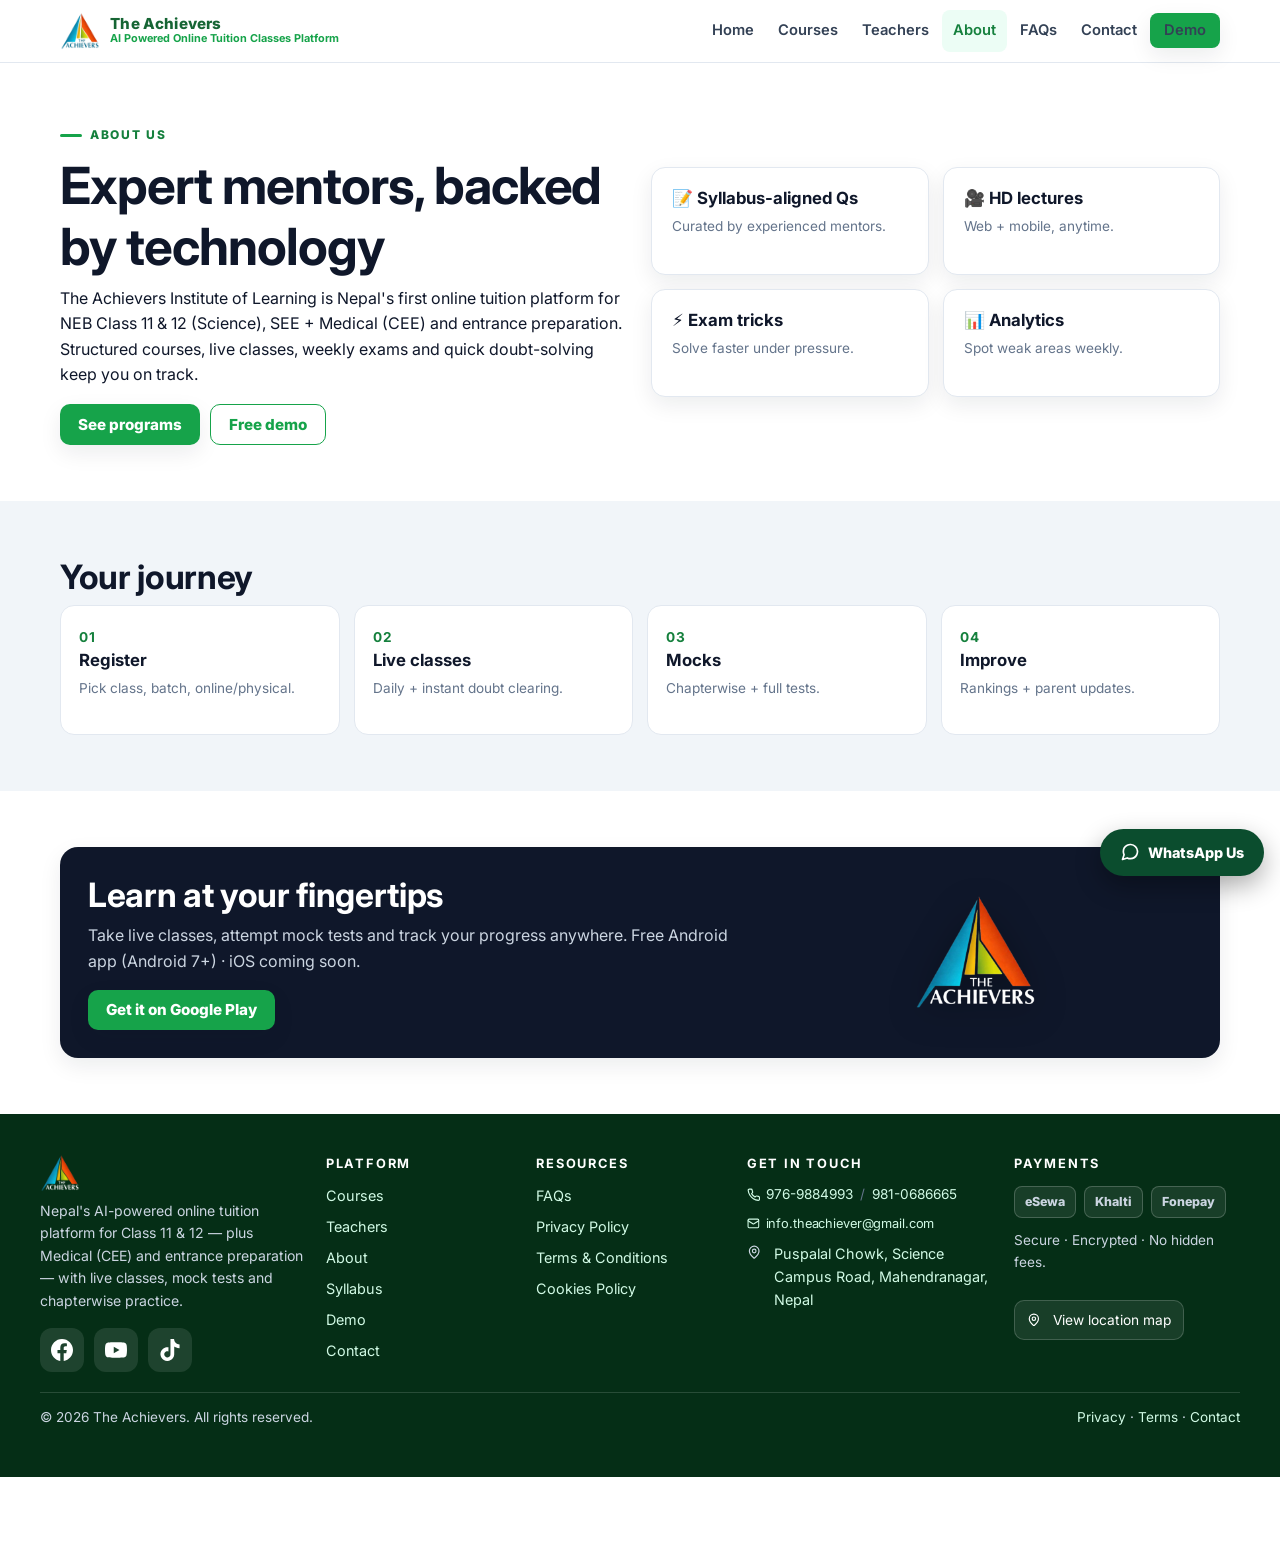
==== commit 55447bb4: "Fix footer address overlap: wrap within column, top-aligned icon, tighter phone row" ====
--- a/about.html
+++ b/about.html
@@ -11,6 +11,6 @@
 <div><a class="brand" href="index.html"><img src="assets/logo-light.png" alt="The Achievers logo" width="80" height="78" loading="lazy"></a><p style="font-size:.88rem;margin-top:8px">Nepal's AI-powered online tuition platform for Class 11 &amp; 12 — plus Medical (CEE) and entrance preparation — with live classes, mock tests and chapterwise practice.</p><div class="socials"><a href="https://www.facebook.com/profile.php?id=61579416387457" target="_blank" rel="noopener" aria-label="Facebook"><svg viewBox="0 0 24 24" fill="currentColor"><path d="M24 12.07C24 5.4 18.63 0 12 0S0 5.4 0 12.07C0 18.1 4.39 23.1 10.13 24v-8.44H7.08v-3.49h3.05V9.41c0-3.02 1.79-4.69 4.53-4.69 1.31 0 2.68.24 2.68.24v2.97h-1.51c-1.49 0-1.96.93-1.96 1.89v2.25h3.33l-.53 3.49h-2.8V24C19.61 23.1 24 18.1 24 12.07z"/></svg></a><a href="https://youtube.com/@TheAchievers-edu" target="_blank" rel="noopener" aria-label="YouTube"><svg viewBox="0 0 24 24" fill="currentColor"><path d="M23.5 6.19a3.02 3.02 0 0 0-2.12-2.14C19.5 3.55 12 3.55 12 3.55s-7.5 0-9.38.5A3.02 3.02 0 0 0 .5 6.19C0 8.07 0 12 0 12s0 3.93.5 5.81a3.02 3.02 0 0 0 2.12 2.14c1.88.5 9.38.5 9.38.5s7.5 0 9.38-.5a3.02 3.02 0 0 0 2.12-2.14C24 15.93 24 12 24 12s0-3.93-.5-5.81zM9.55 15.57V8.43L15.82 12l-6.27 3.57z"/></svg></a><a href="https://www.tiktok.com/@the_achieverslearning" target="_blank" rel="noopener" aria-label="TikTok"><svg viewBox="0 0 24 24" fill="currentColor"><path d="M12.53.02C13.84 0 15.14.01 16.44 0c.08 1.53.63 3.09 1.75 4.17 1.12 1.11 2.7 1.62 4.24 1.79v4.03c-1.44-.05-2.89-.35-4.2-.97-.57-.26-1.1-.59-1.62-.93-.01 2.92.01 5.84-.02 8.75-.08 1.4-.54 2.79-1.35 3.94-1.31 1.92-3.58 3.17-5.91 3.21-1.43.08-2.86-.31-4.08-1.03-2.02-1.19-3.44-3.37-3.65-5.71-.02-.5-.03-1-.01-1.49.18-1.9 1.12-3.72 2.58-4.96 1.66-1.44 3.98-2.13 6.15-1.72.02 1.48-.04 2.96-.04 4.44-.99-.32-2.15-.23-3.02.37-.63.41-1.11 1.04-1.36 1.75-.21.51-.15 1.07-.14 1.61.24 1.64 1.82 3.02 3.5 2.87 1.12-.01 2.19-.66 2.77-1.61.19-.33.4-.67.41-1.06.1-1.79.06-3.57.07-5.36.01-4.03-.01-8.05.02-12.07z"/></svg></a></div></div>
 <div><h4>Platform</h4><ul><li><a href="courses.html">Courses</a></li><li><a href="teachers.html">Teachers</a></li><li><a href="about.html">About</a></li><li><a href="courses.html#syllabus">Syllabus</a></li><li><a href="demo.html">Demo</a></li><li><a href="contact.html">Contact</a></li></ul></div>
 <div><h4>Resources</h4><ul><li><a href="faqs.html">FAQs</a></li><li><a href="privacy.html">Privacy Policy</a></li><li><a href="terms.html">Terms &amp; Conditions</a></li><li><a href="cookies.html">Cookies Policy</a></li></ul></div>
-<div><h4>Get in touch</h4><ul class="foot-contact"><li><a href="tel:+9779769884993"><svg class="ico"><use href="#i-phone"/></svg>976-9884993</a><span style="color:#64748b">/</span><a href="tel:+9779810686665">981-0686665</a></li><li><a class="mail-link" href="mailto:info.theachiever@gmail.com"><svg class="ico"><use href="#i-mail"/></svg>info.theachiever@gmail.com</a></li><li><svg class="ico"><use href="#i-pin"/></svg><a href="https://maps.app.goo.gl/fo6vjBYxXNQiSswWA" target="_blank" rel="noopener">Puspalal Chowk, Science Campus Road, Mahendranagar, Nepal</a></li></ul></div>
+<div><h4>Get in touch</h4><ul class="foot-contact"><li class="phones"><a href="tel:+9779769884993"><svg class="ico"><use href="#i-phone"/></svg>976-9884993</a><span style="color:#64748b">/</span><a href="tel:+9779810686665">981-0686665</a></li><li><a class="mail-link" href="mailto:info.theachiever@gmail.com"><svg class="ico"><use href="#i-mail"/></svg>info.theachiever@gmail.com</a></li><li><svg class="ico"><use href="#i-pin"/></svg><a href="https://maps.app.goo.gl/fo6vjBYxXNQiSswWA" target="_blank" rel="noopener">Puspalal Chowk, Science Campus Road, Mahendranagar, Nepal</a></li></ul></div>
 <div><h4>Payments</h4><div class="pay"><span>eSewa</span><span>Khalti</span><span>Fonepay</span></div><p style="font-size:.85rem;margin-top:12px">Secure · Encrypted · No hidden fees.</p><a class="map-link" href="https://maps.app.goo.gl/fo6vjBYxXNQiSswWA" target="_blank" rel="noopener"><svg class="ico"><use href="#i-pin"/></svg>View location map</a></div>
 </div><div class="container foot-bottom"><span>© <span data-year>2026</span> The Achievers. All rights reserved.</span><span><a href="privacy.html">Privacy</a> · <a href="terms.html">Terms</a> · <a href="contact.html">Contact</a></span></div></footer><a class="wa-float" href="https://wa.me/9779810686665?text=Hi!%20I%27d%20like%20to%20know%20more%20about%20The%20Achievers%20classes." target="_blank" rel="noopener" aria-label="Chat on WhatsApp"><svg viewBox="0 0 24 24" fill="none" stroke="currentColor" stroke-width="2" stroke-linecap="round" stroke-linejoin="round"><path d="M21 11.5a8.38 8.38 0 0 1-.9 3.8 8.5 8.5 0 0 1-7.6 4.7 8.38 8.38 0 0 1-3.8-.9L3 21l1.9-5.7a8.38 8.38 0 0 1-.9-3.8 8.5 8.5 0 0 1 4.7-7.6 8.38 8.38 0 0 1 3.8-.9h.5a8.48 8.48 0 0 1 8 8v.5z"/></svg>WhatsApp Us</a><button id="toTop">↑</button><script src="js/app.js" defer></script></body></html>
--- a/css/style.css
+++ b/css/style.css
@@ -106,6 +106,7 @@
 .tag{display:inline-block;font-size:.72rem;font-weight:800;background:#ecfdf5;color:var(--brand-dark);border-radius:999px;padding:4px 10px;margin-bottom:8px}
 /* Course cards (original thumbnails + fees) */
 .course-grid{display:grid;grid-template-columns:repeat(3,1fr);gap:16px}
+.course-grid.cols-4{grid-template-columns:repeat(4,1fr)}
 .course-card{border:1px solid var(--line);border-radius:16px;overflow:hidden;background:#fff;box-shadow:var(--shadow);display:flex;flex-direction:column}
 .course-card .thumb{aspect-ratio:16/9;max-height:170px;background:#e2e8f0;overflow:hidden}
 .course-card .thumb img{width:100%;height:100%;object-fit:cover}
@@ -172,10 +173,10 @@
 footer h4{color:#fff;margin:0 0 10px;font-size:.8rem;letter-spacing:.14em;text-transform:uppercase}
 .foot-grid ul{list-style:none;margin:0;padding:0;display:grid;gap:8px;font-size:.9rem}
 /* Get-in-touch rows: icon + text always on one line */
-.foot-contact li{display:flex;align-items:center;gap:7px;min-width:0}
-.foot-contact .ico{flex:0 0 auto}
-.foot-contact a{white-space:nowrap}
-.foot-contact .mail-link{font-size:.8rem;letter-spacing:-.01em}
+.foot-contact li{display:flex;align-items:flex-start;gap:7px;min-width:0}
+.foot-contact .ico{flex:0 0 auto;margin-top:3px}
+.foot-contact .phones{font-size:.85rem;white-space:nowrap}
+.foot-contact .mail-link{font-size:.8rem;letter-spacing:-.01em;white-space:nowrap}
 .socials{display:flex;gap:10px;margin-top:14px}
 .socials a{display:grid;place-items:center;width:44px;height:44px;border-radius:12px;background:rgba(255,255,255,.1);color:#fff}
 .socials a svg{width:22px;height:22px}
@@ -204,6 +205,7 @@
 @media(max-width:1000px){
   .cards{grid-template-columns:repeat(3,1fr)}
   .cards-4,.teacher-grid,.course-grid{grid-template-columns:repeat(2,1fr)}
+  .course-grid.cols-4{grid-template-columns:repeat(2,1fr)}
   .steps{grid-template-columns:repeat(2,1fr)}
   .hero-grid,.grid-2,.app-banner{grid-template-columns:1fr}
   .foot-grid{grid-template-columns:1fr 1fr}
@@ -214,7 +216,7 @@
   .nav-links{display:none;position:absolute;top:100%;left:0;right:0;background:#fff;flex-direction:column;align-items:stretch;padding:10px;border-bottom:1px solid var(--line)}
   .nav-links.open{display:flex}
   .hamburger{display:inline-block}
-  .cards,.cards-3,.cards-4,.teacher-grid,.steps,.course-grid,.videos{grid-template-columns:1fr}
+  .cards,.cards-3,.cards-4,.teacher-grid,.steps,.course-grid,.course-grid.cols-4,.videos{grid-template-columns:1fr}
   .section{padding:40px 0}
   .mobile-cta{display:flex}
   .foot-grid{grid-template-columns:1fr}
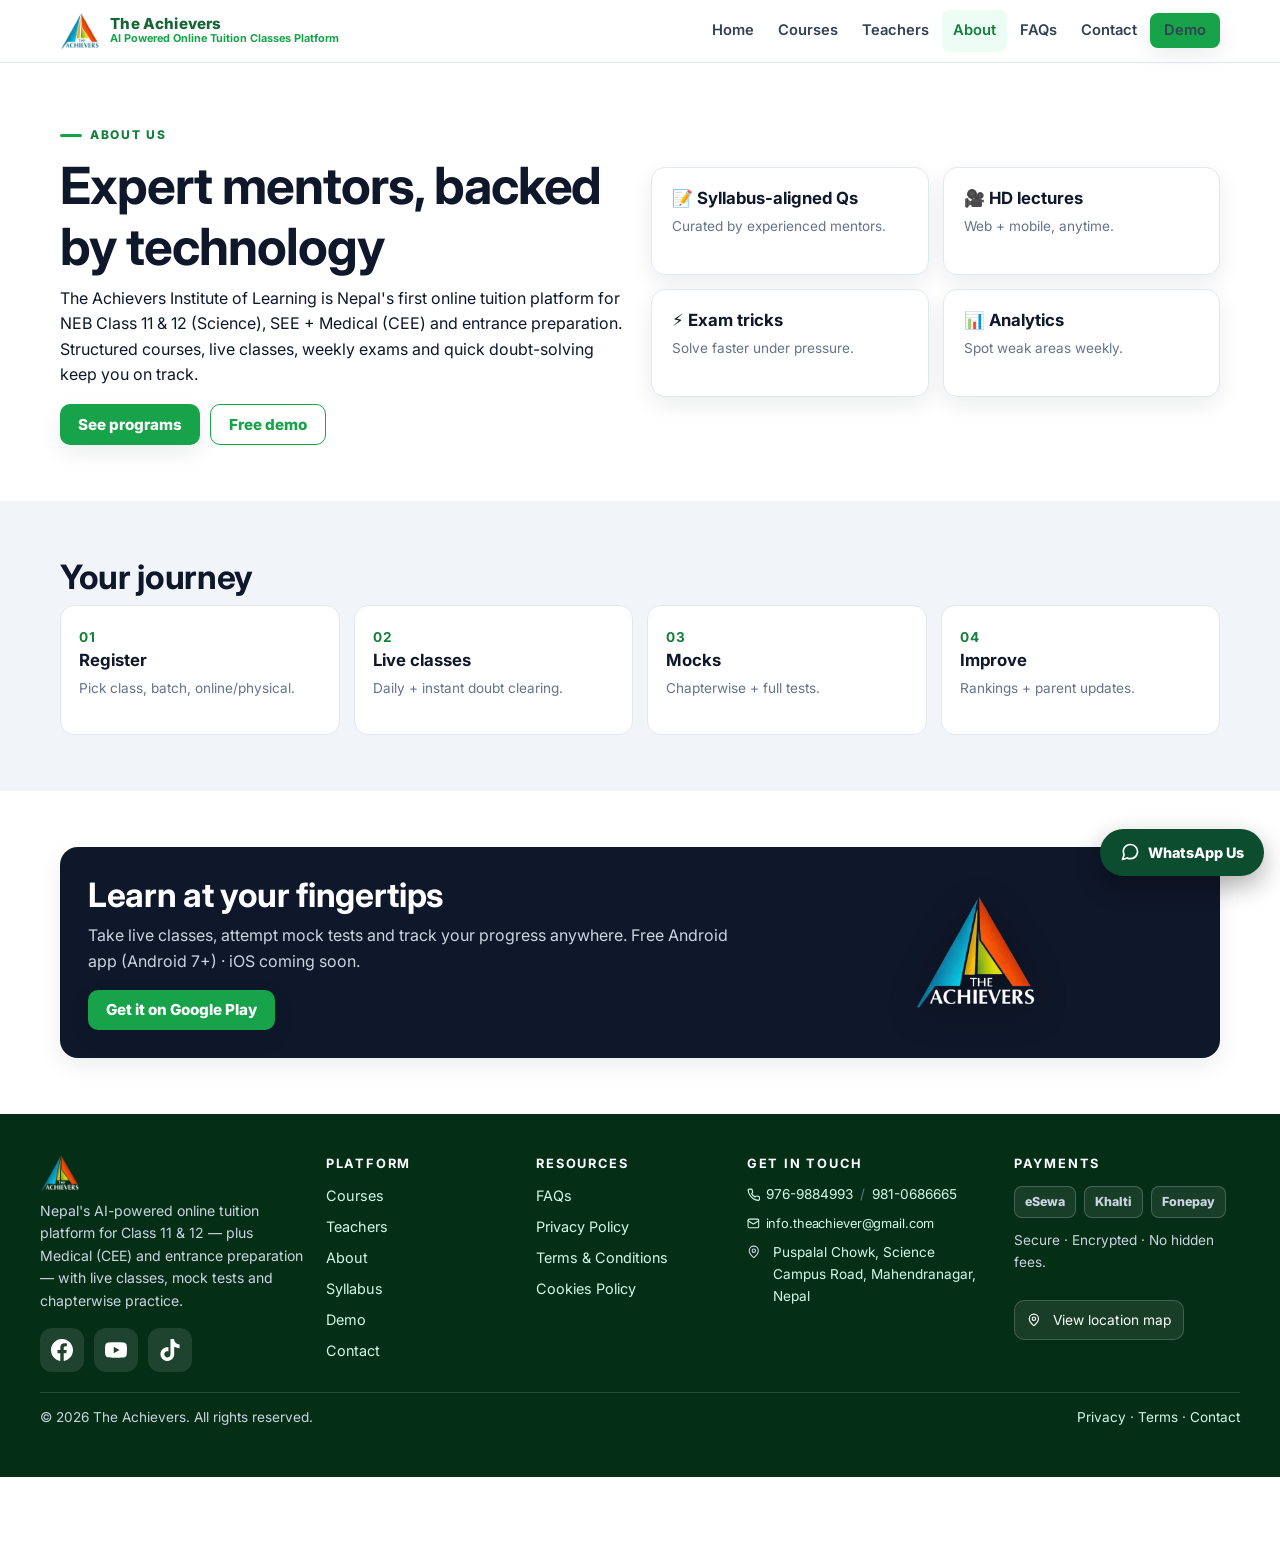
==== commit ddd7215d: "Videos reset to blank on ended; footer address same size as phone numbers (all pages)" ====
--- a/about.html
+++ b/about.html
@@ -11,6 +11,6 @@
 <div><a class="brand" href="index.html"><img src="assets/logo-light.png" alt="The Achievers logo" width="80" height="78" loading="lazy"></a><p style="font-size:.88rem;margin-top:8px">Nepal's AI-powered online tuition platform for Class 11 &amp; 12 — plus Medical (CEE) and entrance preparation — with live classes, mock tests and chapterwise practice.</p><div class="socials"><a href="https://www.facebook.com/profile.php?id=61579416387457" target="_blank" rel="noopener" aria-label="Facebook"><svg viewBox="0 0 24 24" fill="currentColor"><path d="M24 12.07C24 5.4 18.63 0 12 0S0 5.4 0 12.07C0 18.1 4.39 23.1 10.13 24v-8.44H7.08v-3.49h3.05V9.41c0-3.02 1.79-4.69 4.53-4.69 1.31 0 2.68.24 2.68.24v2.97h-1.51c-1.49 0-1.96.93-1.96 1.89v2.25h3.33l-.53 3.49h-2.8V24C19.61 23.1 24 18.1 24 12.07z"/></svg></a><a href="https://youtube.com/@TheAchievers-edu" target="_blank" rel="noopener" aria-label="YouTube"><svg viewBox="0 0 24 24" fill="currentColor"><path d="M23.5 6.19a3.02 3.02 0 0 0-2.12-2.14C19.5 3.55 12 3.55 12 3.55s-7.5 0-9.38.5A3.02 3.02 0 0 0 .5 6.19C0 8.07 0 12 0 12s0 3.93.5 5.81a3.02 3.02 0 0 0 2.12 2.14c1.88.5 9.38.5 9.38.5s7.5 0 9.38-.5a3.02 3.02 0 0 0 2.12-2.14C24 15.93 24 12 24 12s0-3.93-.5-5.81zM9.55 15.57V8.43L15.82 12l-6.27 3.57z"/></svg></a><a href="https://www.tiktok.com/@the_achieverslearning" target="_blank" rel="noopener" aria-label="TikTok"><svg viewBox="0 0 24 24" fill="currentColor"><path d="M12.53.02C13.84 0 15.14.01 16.44 0c.08 1.53.63 3.09 1.75 4.17 1.12 1.11 2.7 1.62 4.24 1.79v4.03c-1.44-.05-2.89-.35-4.2-.97-.57-.26-1.1-.59-1.62-.93-.01 2.92.01 5.84-.02 8.75-.08 1.4-.54 2.79-1.35 3.94-1.31 1.92-3.58 3.17-5.91 3.21-1.43.08-2.86-.31-4.08-1.03-2.02-1.19-3.44-3.37-3.65-5.71-.02-.5-.03-1-.01-1.49.18-1.9 1.12-3.72 2.58-4.96 1.66-1.44 3.98-2.13 6.15-1.72.02 1.48-.04 2.96-.04 4.44-.99-.32-2.15-.23-3.02.37-.63.41-1.11 1.04-1.36 1.75-.21.51-.15 1.07-.14 1.61.24 1.64 1.82 3.02 3.5 2.87 1.12-.01 2.19-.66 2.77-1.61.19-.33.4-.67.41-1.06.1-1.79.06-3.57.07-5.36.01-4.03-.01-8.05.02-12.07z"/></svg></a></div></div>
 <div><h4>Platform</h4><ul><li><a href="courses.html">Courses</a></li><li><a href="teachers.html">Teachers</a></li><li><a href="about.html">About</a></li><li><a href="courses.html#syllabus">Syllabus</a></li><li><a href="demo.html">Demo</a></li><li><a href="contact.html">Contact</a></li></ul></div>
 <div><h4>Resources</h4><ul><li><a href="faqs.html">FAQs</a></li><li><a href="privacy.html">Privacy Policy</a></li><li><a href="terms.html">Terms &amp; Conditions</a></li><li><a href="cookies.html">Cookies Policy</a></li></ul></div>
-<div><h4>Get in touch</h4><ul class="foot-contact"><li class="phones"><a href="tel:+9779769884993"><svg class="ico"><use href="#i-phone"/></svg>976-9884993</a><span style="color:#64748b">/</span><a href="tel:+9779810686665">981-0686665</a></li><li><a class="mail-link" href="mailto:info.theachiever@gmail.com"><svg class="ico"><use href="#i-mail"/></svg>info.theachiever@gmail.com</a></li><li><svg class="ico"><use href="#i-pin"/></svg><a href="https://maps.app.goo.gl/fo6vjBYxXNQiSswWA" target="_blank" rel="noopener">Puspalal Chowk, Science Campus Road, Mahendranagar, Nepal</a></li></ul></div>
+<div><h4>Get in touch</h4><ul class="foot-contact"><li class="phones"><a href="tel:+9779769884993"><svg class="ico"><use href="#i-phone"/></svg>976-9884993</a><span style="color:#64748b">/</span><a href="tel:+9779810686665">981-0686665</a></li><li><a class="mail-link" href="mailto:info.theachiever@gmail.com"><svg class="ico"><use href="#i-mail"/></svg>info.theachiever@gmail.com</a></li><li class="addr"><svg class="ico"><use href="#i-pin"/></svg><a href="https://maps.app.goo.gl/fo6vjBYxXNQiSswWA" target="_blank" rel="noopener">Puspalal Chowk, Science Campus Road, Mahendranagar, Nepal</a></li></ul></div>
 <div><h4>Payments</h4><div class="pay"><span>eSewa</span><span>Khalti</span><span>Fonepay</span></div><p style="font-size:.85rem;margin-top:12px">Secure · Encrypted · No hidden fees.</p><a class="map-link" href="https://maps.app.goo.gl/fo6vjBYxXNQiSswWA" target="_blank" rel="noopener"><svg class="ico"><use href="#i-pin"/></svg>View location map</a></div>
 </div><div class="container foot-bottom"><span>© <span data-year>2026</span> The Achievers. All rights reserved.</span><span><a href="privacy.html">Privacy</a> · <a href="terms.html">Terms</a> · <a href="contact.html">Contact</a></span></div></footer><a class="wa-float" href="https://wa.me/9779810686665?text=Hi!%20I%27d%20like%20to%20know%20more%20about%20The%20Achievers%20classes." target="_blank" rel="noopener" aria-label="Chat on WhatsApp"><svg viewBox="0 0 24 24" fill="none" stroke="currentColor" stroke-width="2" stroke-linecap="round" stroke-linejoin="round"><path d="M21 11.5a8.38 8.38 0 0 1-.9 3.8 8.5 8.5 0 0 1-7.6 4.7 8.38 8.38 0 0 1-3.8-.9L3 21l1.9-5.7a8.38 8.38 0 0 1-.9-3.8 8.5 8.5 0 0 1 4.7-7.6 8.38 8.38 0 0 1 3.8-.9h.5a8.48 8.48 0 0 1 8 8v.5z"/></svg>WhatsApp Us</a><button id="toTop">↑</button><script src="js/app.js" defer></script></body></html>
--- a/css/style.css
+++ b/css/style.css
@@ -26,6 +26,14 @@
 .topbar{background:var(--text);color:#cbd5e1;font-size:.82rem}
 .topbar .container{display:flex;justify-content:space-between;align-items:center;gap:12px;padding-top:6px;padding-bottom:6px;flex-wrap:wrap}
 .topbar a{color:#e2e8f0}
+/* Marquee embedded in topbar (between phone + mail) — deep metallic gold, no shadow */
+.top-marquee{flex:1 1 220px;min-width:0;overflow:hidden;white-space:nowrap;font-weight:800;font-size:.82rem;letter-spacing:.02em;text-align:center;text-shadow:none;box-shadow:none}
+.top-marquee:hover{text-decoration:none}
+.tick-inner{display:inline-flex;animation:tick 28s linear infinite}
+.top-marquee:hover .tick-inner{animation-play-state:paused}
+.tick-inner>span{white-space:nowrap;color:transparent;background:linear-gradient(180deg,#7c5e10 0%,#b8860b 28%,#f7e08b 50%,#d4af37 62%,#7c5e10 100%);-webkit-background-clip:text;background-clip:text;text-shadow:none}
+@keyframes tick{from{transform:translateX(0)}to{transform:translateX(-50%)}}
+@media(prefers-reduced-motion:reduce){.tick-inner{animation:none}}
 /* Icons before text */
 .ico{display:inline-block;width:1em;height:1em;vertical-align:-.15em;margin-right:6px}
 .ico-lg{width:1.2em;height:1.2em}
@@ -74,6 +82,22 @@
 .hero-card::after{content:"";position:absolute;inset:auto -60px -60px auto;width:220px;height:220px;background:radial-gradient(circle,rgba(255,255,255,.25),transparent 70%)}
 .hero-list{display:grid;gap:10px;margin:16px 0;padding:0;list-style:none}
 .hero-list li{background:rgba(255,255,255,.12);border:1px solid rgba(255,255,255,.2);border-radius:10px;padding:10px 12px;font-size:.93rem}
+/* Hero media column (promo video + audio) */
+.hero-media{display:grid;gap:16px;align-content:start;min-width:0}
+.media-card{background:#fff;border:1px solid var(--line);border-radius:18px;padding:14px;box-shadow:var(--shadow);min-width:0}
+.video-wrap{background:#000;border-radius:12px;overflow:hidden}
+.video-wrap video{display:block;width:100%;aspect-ratio:9/16;background:#000;border-radius:12px}
+.media-cap{margin:10px 2px 0;font-size:.88rem;font-weight:700;color:var(--brand-dark)}
+/* Twin promo videos in one row (original 16:9, undistorted) */
+.video-row{display:grid;grid-template-columns:1fr 1fr;gap:12px}
+.media-card.slim{padding:10px}
+.media-card.slim .media-cap{font-size:.8rem}
+/* Audio as a full-size video-like panel (cover backdrop + controls bar) */
+.audio-visual{position:relative;aspect-ratio:16/9;padding:0;overflow:hidden;border:0}
+.audio-visual>img{position:absolute;inset:0;width:100%;height:100%;object-fit:cover}
+.audio-bar{position:absolute;left:0;right:0;bottom:0;padding:28px 14px 12px;background:linear-gradient(transparent,rgba(0,0,0,.82));display:grid;gap:8px}
+.audio-bar b{color:#fff;font-size:.9rem}
+.audio-bar audio{width:100%}
 .badge-20{background:#fff;color:var(--brand-dark);border-radius:12px;padding:10px 14px;display:inline-block;text-align:center;font-weight:900;box-shadow:var(--shadow)}
 .badge-20 small{display:block;font-size:.7rem;letter-spacing:.1em;color:var(--muted)}
 /* Stats */
@@ -176,6 +200,7 @@
 .foot-contact li{display:flex;align-items:flex-start;gap:7px;min-width:0}
 .foot-contact .ico{flex:0 0 auto;margin-top:3px}
 .foot-contact .phones{font-size:.85rem;white-space:nowrap}
+.foot-contact .addr{font-size:.85rem}
 .foot-contact .mail-link{font-size:.8rem;letter-spacing:-.01em;white-space:nowrap}
 .socials{display:flex;gap:10px;margin-top:14px}
 .socials a{display:grid;place-items:center;width:44px;height:44px;border-radius:12px;background:rgba(255,255,255,.1);color:#fff}
@@ -222,6 +247,9 @@
   .foot-grid{grid-template-columns:1fr}
   #toTop{bottom:120px}
   body{padding-bottom:96px}
+  .top-marquee{flex:1 1 100%;order:3;font-size:.78rem}
+  .video-row{grid-template-columns:1fr}
+  .hero-grid{padding:26px 0 22px}
 }
 /* Netlify footer badge: never overlap site buttons on mobile — extra bottom space */
 @media(max-width:640px){
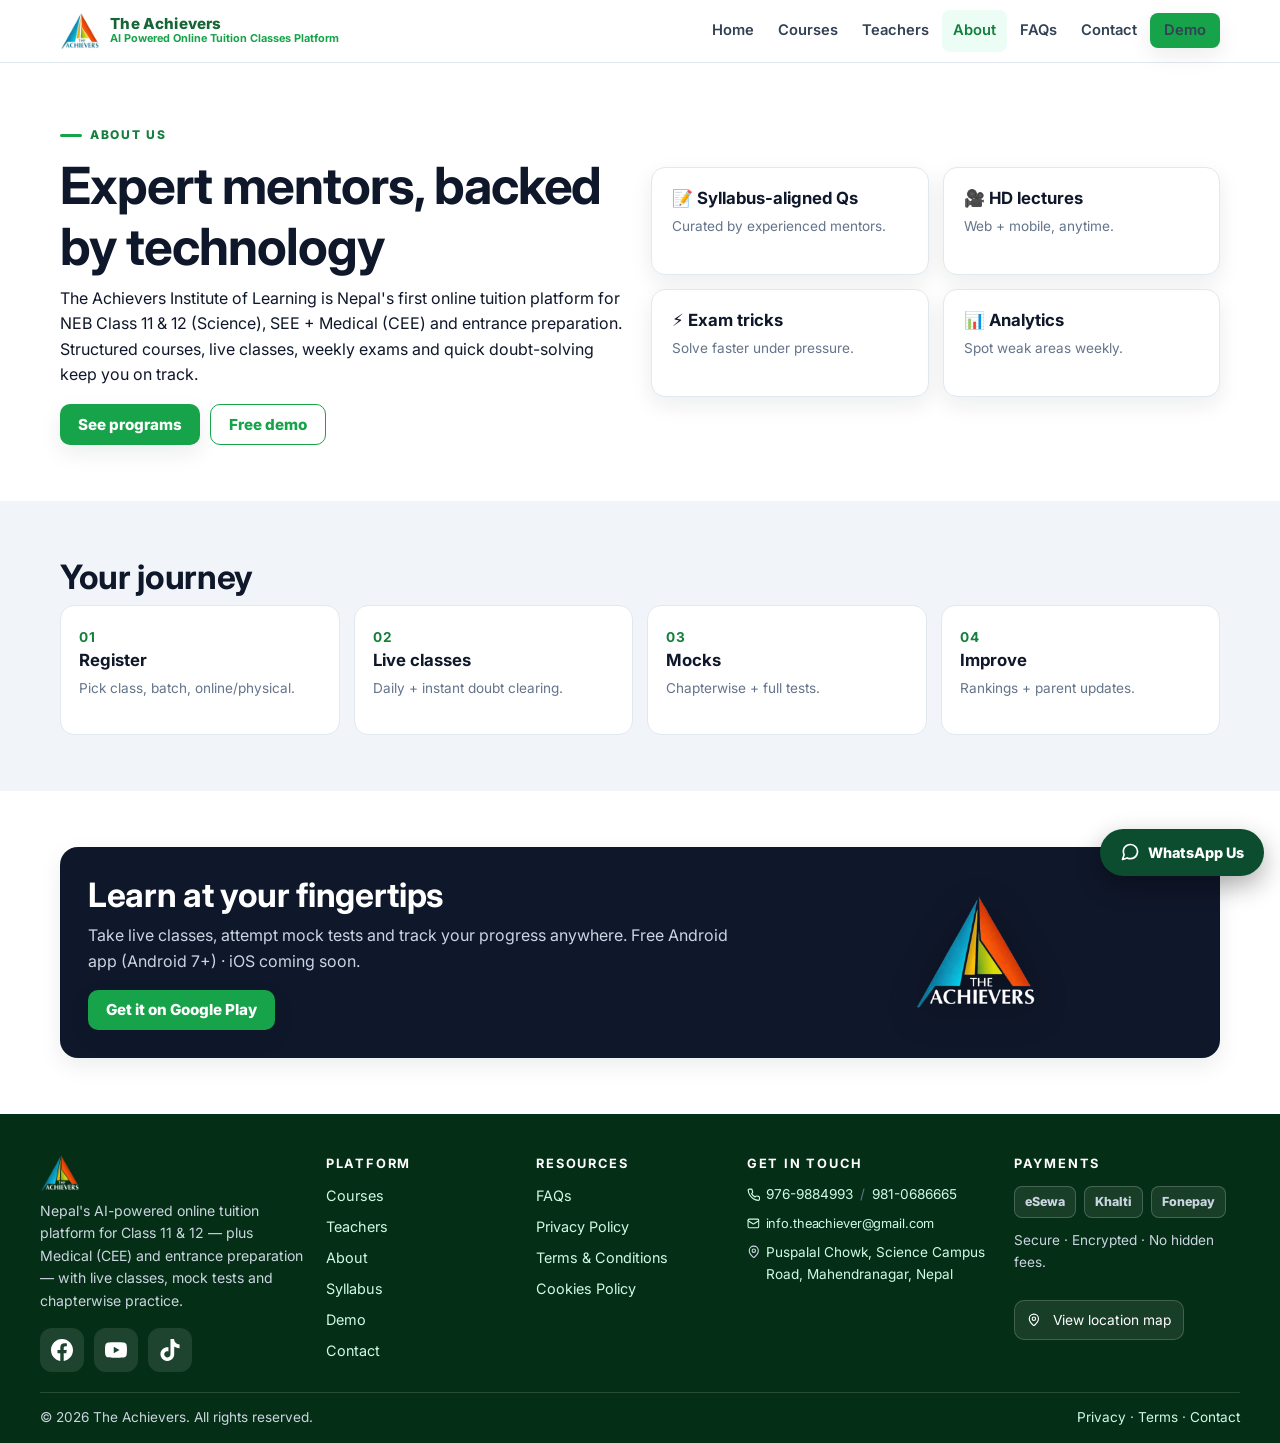
==== commit 17cc3a4d: "Vanilla port of NavHeader sliding-pill nav: cursor li on all pages, hover/focus logic, site-green pi" ====
--- a/about.html
+++ b/about.html
@@ -3,7 +3,7 @@
 <link rel="stylesheet" href="css/style.css"><link rel="preconnect" href="https://fonts.googleapis.com"><link href="https://fonts.googleapis.com/css2?family=Inter:wght@400;600;700;800&display=swap" rel="stylesheet"></head>
 <body><a class="skip" href="#main">Skip</a>
 <svg style="display:none" aria-hidden="true"><symbol id="i-phone" viewBox="0 0 24 24" fill="none" stroke="currentColor" stroke-width="2" stroke-linecap="round" stroke-linejoin="round"><path d="M22 16.92v3a2 2 0 0 1-2.18 2 19.79 19.79 0 0 1-8.63-3.07 19.79 19.79 0 0 1-6-6 19.79 19.79 0 0 1-3.07-8.67A2 2 0 0 1 4.11 2h3a2 2 0 0 1 2 1.72c.13.96.36 1.9.7 2.81a2 2 0 0 1-.45 2.11L8.09 9.91a16 16 0 0 0 6 6l1.27-1.27a2 2 0 0 1 2.11-.45c.91.34 1.85.57 2.81.7A2 2 0 0 1 22 16.92z"/></symbol><symbol id="i-mail" viewBox="0 0 24 24" fill="none" stroke="currentColor" stroke-width="2" stroke-linecap="round" stroke-linejoin="round"><rect width="20" height="16" x="2" y="4" rx="2"/><path d="m22 7-8.97 5.7a1.94 1.94 0 0 1-2.06 0L2 7"/></symbol><symbol id="i-pin" viewBox="0 0 24 24" fill="none" stroke="currentColor" stroke-width="2" stroke-linecap="round" stroke-linejoin="round"><path d="M20 10c0 4.99-5.54 10.19-7.4 11.8a1 1 0 0 1-1.2 0C9.54 20.19 4 14.99 4 10a8 8 0 0 1 16 0"/><circle cx="12" cy="10" r="3"/></symbol></svg><header class="site-header"><div class="nav-wrap"><a class="brand" href="index.html"><img src="assets/logo-mark.png" alt="The Achievers logo" width="38" height="36"><span class="brand-name"><b>The Achievers</b><small>AI Powered Online Tuition Classes Platform</small></span></a>
-<nav aria-label="Primary"><ul class="nav-links" id="navLinks"><li><a href="index.html">Home</a></li><li><a href="courses.html">Courses</a></li><li><a href="teachers.html">Teachers</a></li><li><a href="about.html">About</a></li><li><a href="faqs.html">FAQs</a></li><li><a href="contact.html">Contact</a></li><li><a class="btn btn-brand" href="demo.html" style="padding:10px 14px">Demo</a></li></ul></nav><button class="hamburger" id="navToggle">☰</button></div></header>
+<nav aria-label="Primary"><ul class="nav-links" id="navLinks"><li class="nav-cursor" aria-hidden="true"></li><li><a href="index.html">Home</a></li><li><a href="courses.html">Courses</a></li><li><a href="teachers.html">Teachers</a></li><li><a href="about.html">About</a></li><li><a href="faqs.html">FAQs</a></li><li><a href="contact.html">Contact</a></li><li><a class="btn btn-brand" href="demo.html" style="padding:10px 14px">Demo</a></li></ul></nav><button class="hamburger" id="navToggle">☰</button></div></header>
 <main><section class="section"><div class="container grid-2"><div><span class="eyebrow">About us</span><h1>Expert mentors, backed by technology</h1><p>The Achievers Institute of Learning is Nepal's first online tuition platform for NEB Class 11 &amp; 12 (Science), SEE + Medical (CEE) and entrance preparation. Structured courses, live classes, weekly exams and quick doubt-solving keep you on track.</p><div style="display:flex;gap:10px;flex-wrap:wrap"><a class="btn btn-brand" href="courses.html">See programs</a><a class="btn btn-outline" href="demo.html">Free demo</a></div></div><div class="cards" style="grid-template-columns:1fr 1fr"><div class="card"><h3>📝 Syllabus-aligned Qs</h3><p class="hint">Curated by experienced mentors.</p></div><div class="card"><h3>🎥 HD lectures</h3><p class="hint">Web + mobile, anytime.</p></div><div class="card"><h3>⚡ Exam tricks</h3><p class="hint">Solve faster under pressure.</p></div><div class="card"><h3>📊 Analytics</h3><p class="hint">Spot weak areas weekly.</p></div></div></div></section>
 <section class="section section-soft"><div class="container"><h2>Your journey</h2><div class="steps"><div class="step"><b class="num">01</b><h3>Register</h3><p class="hint">Pick class, batch, online/physical.</p></div><div class="step"><b class="num">02</b><h3>Live classes</h3><p class="hint">Daily + instant doubt clearing.</p></div><div class="step"><b class="num">03</b><h3>Mocks</h3><p class="hint">Chapterwise + full tests.</p></div><div class="step"><b class="num">04</b><h3>Improve</h3><p class="hint">Rankings + parent updates.</p></div></div></div></section>
 <section class="section"><div class="container"><div class="app-banner"><div><h2 style="color:#fff">Learn at your fingertips</h2><p>Take live classes, attempt mock tests and track your progress anywhere. Free Android app (Android 7+) · iOS coming soon.</p><a class="btn btn-brand" href="https://play.google.com/store/apps/details?id=com.theachievers.learning" target="_blank" rel="noopener">Get it on Google Play</a></div><div style="text-align:center"><img src="assets/logo-light.png" alt="The Achievers app" style="height:120px;margin:0 auto;filter:drop-shadow(0 8px 18px rgba(0,0,0,.35))" loading="lazy"></div></div></div></section></main>
--- a/css/style.css
+++ b/css/style.css
@@ -23,15 +23,19 @@
 .container{max-width:var(--max);margin:0 auto;padding:0 20px}
 .skip{position:absolute;left:-999px;top:0;background:var(--brand);color:#fff;padding:8px 14px;z-index:99;border-radius:0 0 8px 0}
 .skip:focus{left:0}
-.topbar{background:var(--text);color:#cbd5e1;font-size:.82rem}
+.topbar{background:#fff;color:#334155;border-bottom:1px solid #C9A227;font-size:.82rem}
 .topbar .container{display:flex;justify-content:space-between;align-items:center;gap:12px;padding-top:6px;padding-bottom:6px;flex-wrap:wrap}
 .topbar a{color:#e2e8f0}
+/* Skyblue oval contact buttons in topbar */
+.top-pill{display:inline-flex;align-items:center;gap:6px;background:#87CEEB;color:#06344d;border-radius:999px;padding:5px 14px;font-size:.8rem;font-weight:700;white-space:nowrap}
+.top-pill a{color:#06344d}
+.top-pill .ico{margin-right:0}
 /* Marquee embedded in topbar (between phone + mail) — deep metallic gold, no shadow */
 .top-marquee{flex:1 1 220px;min-width:0;overflow:hidden;white-space:nowrap;font-weight:800;font-size:.82rem;letter-spacing:.02em;text-align:center;text-shadow:none;box-shadow:none}
 .top-marquee:hover{text-decoration:none}
 .tick-inner{display:inline-flex;animation:tick 28s linear infinite}
 .top-marquee:hover .tick-inner{animation-play-state:paused}
-.tick-inner>span{white-space:nowrap;color:transparent;background:linear-gradient(180deg,#7c5e10 0%,#b8860b 28%,#f7e08b 50%,#d4af37 62%,#7c5e10 100%);-webkit-background-clip:text;background-clip:text;text-shadow:none}
+.tick-inner>span{white-space:nowrap;color:transparent;background:linear-gradient(180deg,#7c5e10 0%,#a87e0c 30%,#d9a91f 50%,#a87e0c 70%,#7c5e10 100%);-webkit-background-clip:text;background-clip:text;text-shadow:none}
 @keyframes tick{from{transform:translateX(0)}to{transform:translateX(-50%)}}
 @media(prefers-reduced-motion:reduce){.tick-inner{animation:none}}
 /* Icons before text */
@@ -49,6 +53,12 @@
 .nav-links{display:flex;align-items:center;gap:2px;list-style:none;margin:0;padding:0}
 .nav-links a{display:inline-block;padding:9px 11px;border-radius:8px;color:#334155;font-weight:600;font-size:.92rem}
 .nav-links a:hover,.nav-links a.active{background:var(--brand-light);text-decoration:none;color:var(--brand-dark)}
+/* Sliding pill nav cursor (vanilla port of NavHeader hover effect) */
+.nav-links{position:relative}
+.nav-cursor{position:absolute;top:0;left:0;width:0;height:0;opacity:0;background:var(--brand);border-radius:9px;z-index:0;list-style:none;pointer-events:none;transition:left .28s ease,top .28s ease,width .28s ease,height .28s ease,opacity .2s ease}
+.nav-links a{position:relative;z-index:1;transition:color .2s ease,background-color .2s ease}
+.nav-links a.on-pill,.nav-links a.on-pill:hover{background-color:transparent;color:#fff}
+@media(prefers-reduced-motion:reduce){.nav-cursor{transition:none}}
 .btn{display:inline-flex;align-items:center;justify-content:center;gap:6px;border:0;border-radius:10px;padding:12px 18px;font-weight:800;cursor:pointer;font-size:.95rem;line-height:1}
 .btn-brand{background:var(--brand);color:#fff;box-shadow:var(--shadow)}
 .btn-brand:hover{background:var(--brand-dark);text-decoration:none;color:#fff}
@@ -97,7 +107,8 @@
 .audio-visual>img{position:absolute;inset:0;width:100%;height:100%;object-fit:cover}
 .audio-bar{position:absolute;left:0;right:0;bottom:0;padding:28px 14px 12px;background:linear-gradient(transparent,rgba(0,0,0,.82));display:grid;gap:8px}
 .audio-bar b{color:#fff;font-size:.9rem}
-.audio-bar audio{width:100%}
+.audio-bar audio{width:100%;border-radius:999px}
+.audio-bar audio::-webkit-media-controls-panel{background:#87CEEB;border-radius:999px}
 .badge-20{background:#fff;color:var(--brand-dark);border-radius:12px;padding:10px 14px;display:inline-block;text-align:center;font-weight:900;box-shadow:var(--shadow)}
 .badge-20 small{display:block;font-size:.7rem;letter-spacing:.1em;color:var(--muted)}
 /* Stats */
@@ -200,7 +211,8 @@
 .foot-contact li{display:flex;align-items:flex-start;gap:7px;min-width:0}
 .foot-contact .ico{flex:0 0 auto;margin-top:3px}
 .foot-contact .phones{font-size:.85rem;white-space:nowrap}
-.foot-contact .addr{font-size:.85rem}
+.foot-contact .addr{font-size:.85rem;gap:6px}
+.foot-contact .addr .ico{margin-right:0}
 .foot-contact .mail-link{font-size:.8rem;letter-spacing:-.01em;white-space:nowrap}
 .socials{display:flex;gap:10px;margin-top:14px}
 .socials a{display:grid;place-items:center;width:44px;height:44px;border-radius:12px;background:rgba(255,255,255,.1);color:#fff}
@@ -214,8 +226,6 @@
 .mobile-cta{display:none;position:fixed;bottom:0;left:0;right:0;z-index:60;background:#fff;border-top:1px solid var(--line);padding:10px 12px;gap:10px}
 .mobile-cta a{flex:1;text-align:center}
 /* Netlify banner safety: no overlap with site buttons */
-footer{padding-bottom:34px}
-body{padding-bottom:70px}
 .nl-safe{min-height:8px}
 #toTop{position:fixed;right:16px;bottom:150px;border:0;background:var(--brand);color:#fff;width:42px;height:42px;border-radius:50%;cursor:pointer;display:none;box-shadow:var(--shadow)}
 .reveal{opacity:0;transform:translateY(14px);transition:opacity .5s ease,transform .5s ease}
@@ -246,15 +256,13 @@
   .mobile-cta{display:flex}
   .foot-grid{grid-template-columns:1fr}
   #toTop{bottom:120px}
-  body{padding-bottom:96px}
+  body{padding-bottom:84px}
   .top-marquee{flex:1 1 100%;order:3;font-size:.78rem}
   .video-row{grid-template-columns:1fr}
   .hero-grid{padding:26px 0 22px}
 }
 /* Netlify footer badge: never overlap site buttons on mobile — extra bottom space */
 @media(max-width:640px){
-  body{padding-bottom:120px}
-  footer{padding-bottom:60px}
   .mobile-cta{box-shadow:0 -2px 10px rgba(15,23,42,.08)}
 }
 /* Sticky WhatsApp pill (bottom-right, clears mobile CTA + back-to-top) */
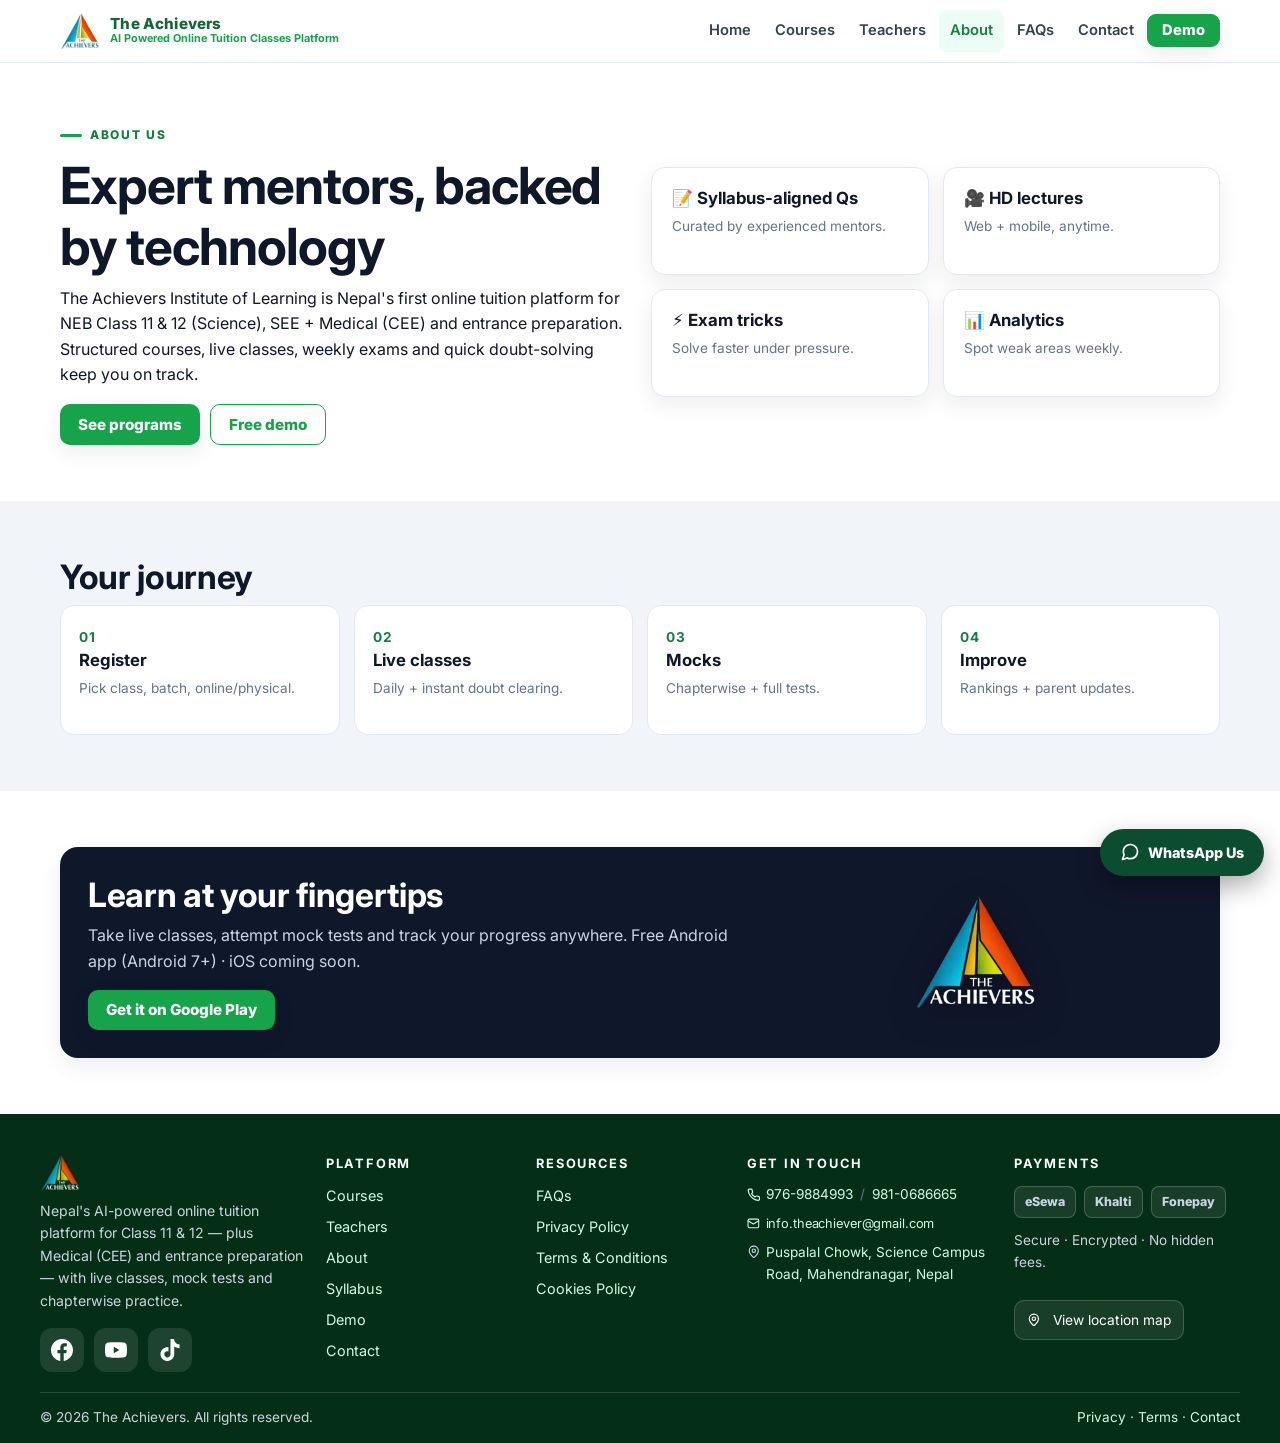
==== commit e91d4162: "Demo CTA as nav-sized pill (white text, inverts green on hover); homepage motion layer distinct from" ====
--- a/about.html
+++ b/about.html
@@ -3,7 +3,7 @@
 <link rel="stylesheet" href="css/style.css"><link rel="preconnect" href="https://fonts.googleapis.com"><link href="https://fonts.googleapis.com/css2?family=Inter:wght@400;600;700;800&display=swap" rel="stylesheet"></head>
 <body><a class="skip" href="#main">Skip</a>
 <svg style="display:none" aria-hidden="true"><symbol id="i-phone" viewBox="0 0 24 24" fill="none" stroke="currentColor" stroke-width="2" stroke-linecap="round" stroke-linejoin="round"><path d="M22 16.92v3a2 2 0 0 1-2.18 2 19.79 19.79 0 0 1-8.63-3.07 19.79 19.79 0 0 1-6-6 19.79 19.79 0 0 1-3.07-8.67A2 2 0 0 1 4.11 2h3a2 2 0 0 1 2 1.72c.13.96.36 1.9.7 2.81a2 2 0 0 1-.45 2.11L8.09 9.91a16 16 0 0 0 6 6l1.27-1.27a2 2 0 0 1 2.11-.45c.91.34 1.85.57 2.81.7A2 2 0 0 1 22 16.92z"/></symbol><symbol id="i-mail" viewBox="0 0 24 24" fill="none" stroke="currentColor" stroke-width="2" stroke-linecap="round" stroke-linejoin="round"><rect width="20" height="16" x="2" y="4" rx="2"/><path d="m22 7-8.97 5.7a1.94 1.94 0 0 1-2.06 0L2 7"/></symbol><symbol id="i-pin" viewBox="0 0 24 24" fill="none" stroke="currentColor" stroke-width="2" stroke-linecap="round" stroke-linejoin="round"><path d="M20 10c0 4.99-5.54 10.19-7.4 11.8a1 1 0 0 1-1.2 0C9.54 20.19 4 14.99 4 10a8 8 0 0 1 16 0"/><circle cx="12" cy="10" r="3"/></symbol></svg><header class="site-header"><div class="nav-wrap"><a class="brand" href="index.html"><img src="assets/logo-mark.png" alt="The Achievers logo" width="38" height="36"><span class="brand-name"><b>The Achievers</b><small>AI Powered Online Tuition Classes Platform</small></span></a>
-<nav aria-label="Primary"><ul class="nav-links" id="navLinks"><li class="nav-cursor" aria-hidden="true"></li><li><a href="index.html">Home</a></li><li><a href="courses.html">Courses</a></li><li><a href="teachers.html">Teachers</a></li><li><a href="about.html">About</a></li><li><a href="faqs.html">FAQs</a></li><li><a href="contact.html">Contact</a></li><li><a class="btn btn-brand" href="demo.html" style="padding:10px 14px">Demo</a></li></ul></nav><button class="hamburger" id="navToggle">☰</button></div></header>
+<nav aria-label="Primary"><ul class="nav-links" id="navLinks"><li class="nav-cursor" aria-hidden="true"></li><li><a href="index.html">Home</a></li><li><a href="courses.html">Courses</a></li><li><a href="teachers.html">Teachers</a></li><li><a href="about.html">About</a></li><li><a href="faqs.html">FAQs</a></li><li><a href="contact.html">Contact</a></li><li><a class="btn btn-brand nav-demo" href="demo.html">Demo</a></li></ul></nav><button class="hamburger" id="navToggle">☰</button></div></header>
 <main><section class="section"><div class="container grid-2"><div><span class="eyebrow">About us</span><h1>Expert mentors, backed by technology</h1><p>The Achievers Institute of Learning is Nepal's first online tuition platform for NEB Class 11 &amp; 12 (Science), SEE + Medical (CEE) and entrance preparation. Structured courses, live classes, weekly exams and quick doubt-solving keep you on track.</p><div style="display:flex;gap:10px;flex-wrap:wrap"><a class="btn btn-brand" href="courses.html">See programs</a><a class="btn btn-outline" href="demo.html">Free demo</a></div></div><div class="cards" style="grid-template-columns:1fr 1fr"><div class="card"><h3>📝 Syllabus-aligned Qs</h3><p class="hint">Curated by experienced mentors.</p></div><div class="card"><h3>🎥 HD lectures</h3><p class="hint">Web + mobile, anytime.</p></div><div class="card"><h3>⚡ Exam tricks</h3><p class="hint">Solve faster under pressure.</p></div><div class="card"><h3>📊 Analytics</h3><p class="hint">Spot weak areas weekly.</p></div></div></div></section>
 <section class="section section-soft"><div class="container"><h2>Your journey</h2><div class="steps"><div class="step"><b class="num">01</b><h3>Register</h3><p class="hint">Pick class, batch, online/physical.</p></div><div class="step"><b class="num">02</b><h3>Live classes</h3><p class="hint">Daily + instant doubt clearing.</p></div><div class="step"><b class="num">03</b><h3>Mocks</h3><p class="hint">Chapterwise + full tests.</p></div><div class="step"><b class="num">04</b><h3>Improve</h3><p class="hint">Rankings + parent updates.</p></div></div></div></section>
 <section class="section"><div class="container"><div class="app-banner"><div><h2 style="color:#fff">Learn at your fingertips</h2><p>Take live classes, attempt mock tests and track your progress anywhere. Free Android app (Android 7+) · iOS coming soon.</p><a class="btn btn-brand" href="https://play.google.com/store/apps/details?id=com.theachievers.learning" target="_blank" rel="noopener">Get it on Google Play</a></div><div style="text-align:center"><img src="assets/logo-light.png" alt="The Achievers app" style="height:120px;margin:0 auto;filter:drop-shadow(0 8px 18px rgba(0,0,0,.35))" loading="lazy"></div></div></div></section></main>
--- a/css/style.css
+++ b/css/style.css
@@ -270,4 +270,52 @@
 .wa-float svg{width:20px;height:20px}
 .wa-float:hover{background:#0e6b3f;color:#fff;text-decoration:none;transform:translateY(-2px)}
 @media(max-width:640px){.wa-float{bottom:188px;padding:11px 16px;font-size:.85rem}}
-@media(prefers-reduced-motion:reduce){*{scroll-behavior:auto!important;transition:none!important}}
+/* ---------- Motion layer (transform/opacity/background only) ---------- */
+.btn{transition:transform .18s ease,box-shadow .18s ease,background-color .18s ease,color .18s ease,border-color .18s ease}
+.btn:hover{transform:translateY(-2px)}
+.btn-brand:hover{box-shadow:0 10px 22px rgba(22,163,74,.35)}
+.btn-outline:hover{box-shadow:0 10px 22px rgba(22,163,74,.25)}
+.btn-white:hover{box-shadow:0 10px 22px rgba(0,0,0,.28)}
+/* Header Demo CTA: permanent green pill (same size as nav hover pill), inverts on hover */
+.nav-links a.nav-demo{background:var(--brand);color:#fff;border:1.5px solid var(--brand);border-radius:9px;padding:8px 14px;font-weight:800}
+.nav-links a.nav-demo:hover{background:#fff;color:var(--brand);box-shadow:0 8px 18px rgba(22,163,74,.32);transform:translateY(-1px)}
+/* Hero load-in cascade */
+@keyframes rise{from{opacity:0;transform:translateY(16px)}to{opacity:1;transform:none}}
+.hero-load>*{opacity:0;animation:rise .6s ease forwards}
+.hero-load>*:nth-child(1){animation-delay:.05s}
+.hero-load>*:nth-child(2){animation-delay:.12s}
+.hero-load>*:nth-child(3){animation-delay:.19s}
+.hero-load>*:nth-child(4){animation-delay:.26s}
+.hero-load>*:nth-child(5){animation-delay:.33s}
+.hero-load>*:nth-child(6){animation-delay:.4s}
+html.static .hero-load>*{animation:none;opacity:1}
+/* Hero feature bars: slide + brighten */
+.hero-list li{transition:transform .2s ease,background-color .2s ease}
+.hero-list li:hover{transform:translateX(6px);background:rgba(255,255,255,.22)}
+/* Cards: lift + thumb zoom */
+.course-card,.teacher{transition:transform .22s ease,box-shadow .22s ease}
+.course-card:hover,.teacher:hover{transform:translateY(-5px);box-shadow:0 16px 30px rgba(15,23,42,.14)}
+.course-card .thumb img,.teacher .ph img{transition:transform .35s ease}
+.course-card:hover .thumb img,.teacher:hover .ph img{transform:scale(1.05)}
+.teacher .ph{overflow:hidden}
+/* Subject index rows: nudge */
+.subj-index a{transition:transform .2s ease,background-color .2s ease}
+.subj-index a:hover{transform:translateX(4px)}
+/* Stats band: gentle lift */
+.stat{transition:transform .2s ease}
+.stat:hover{transform:translateY(-3px)}
+/* Slider arrows: invert */
+.slider-nav button{transition:background-color .2s ease,color .2s ease,transform .2s ease}
+.slider-nav button:hover{background:var(--brand);color:#fff;border-color:var(--brand);transform:translateY(-2px)}
+/* CTA banner: slow sheen sweep */
+.cta-banner{position:relative;overflow:hidden}
+.cta-banner::before{content:"";position:absolute;top:0;bottom:0;left:-40%;width:36%;background:linear-gradient(100deg,transparent,rgba(255,255,255,.22),transparent);transform:skewX(-18deg);animation:sheen 5.5s ease-in-out infinite;pointer-events:none}
+@keyframes sheen{0%{left:-40%}55%,100%{left:130%}}
+/* Footer text links: underline grows */
+.foot-grid ul a{background:linear-gradient(currentColor,currentColor) left bottom no-repeat;background-size:0% 1px;transition:background-size .25s ease}
+.foot-grid ul a:hover{background-size:100% 1px;text-decoration:none}
+/* Floating + utility controls */
+.wa-float,.map-link,.top-pill{transition:transform .2s ease,box-shadow .2s ease}
+.wa-float:hover{transform:translateY(-2px)}
+.map-link:hover,.top-pill:hover{transform:translateY(-2px);text-decoration:none}
+@media(prefers-reduced-motion:reduce){*{scroll-behavior:auto!important;transition:none!important;animation:none!important}}
